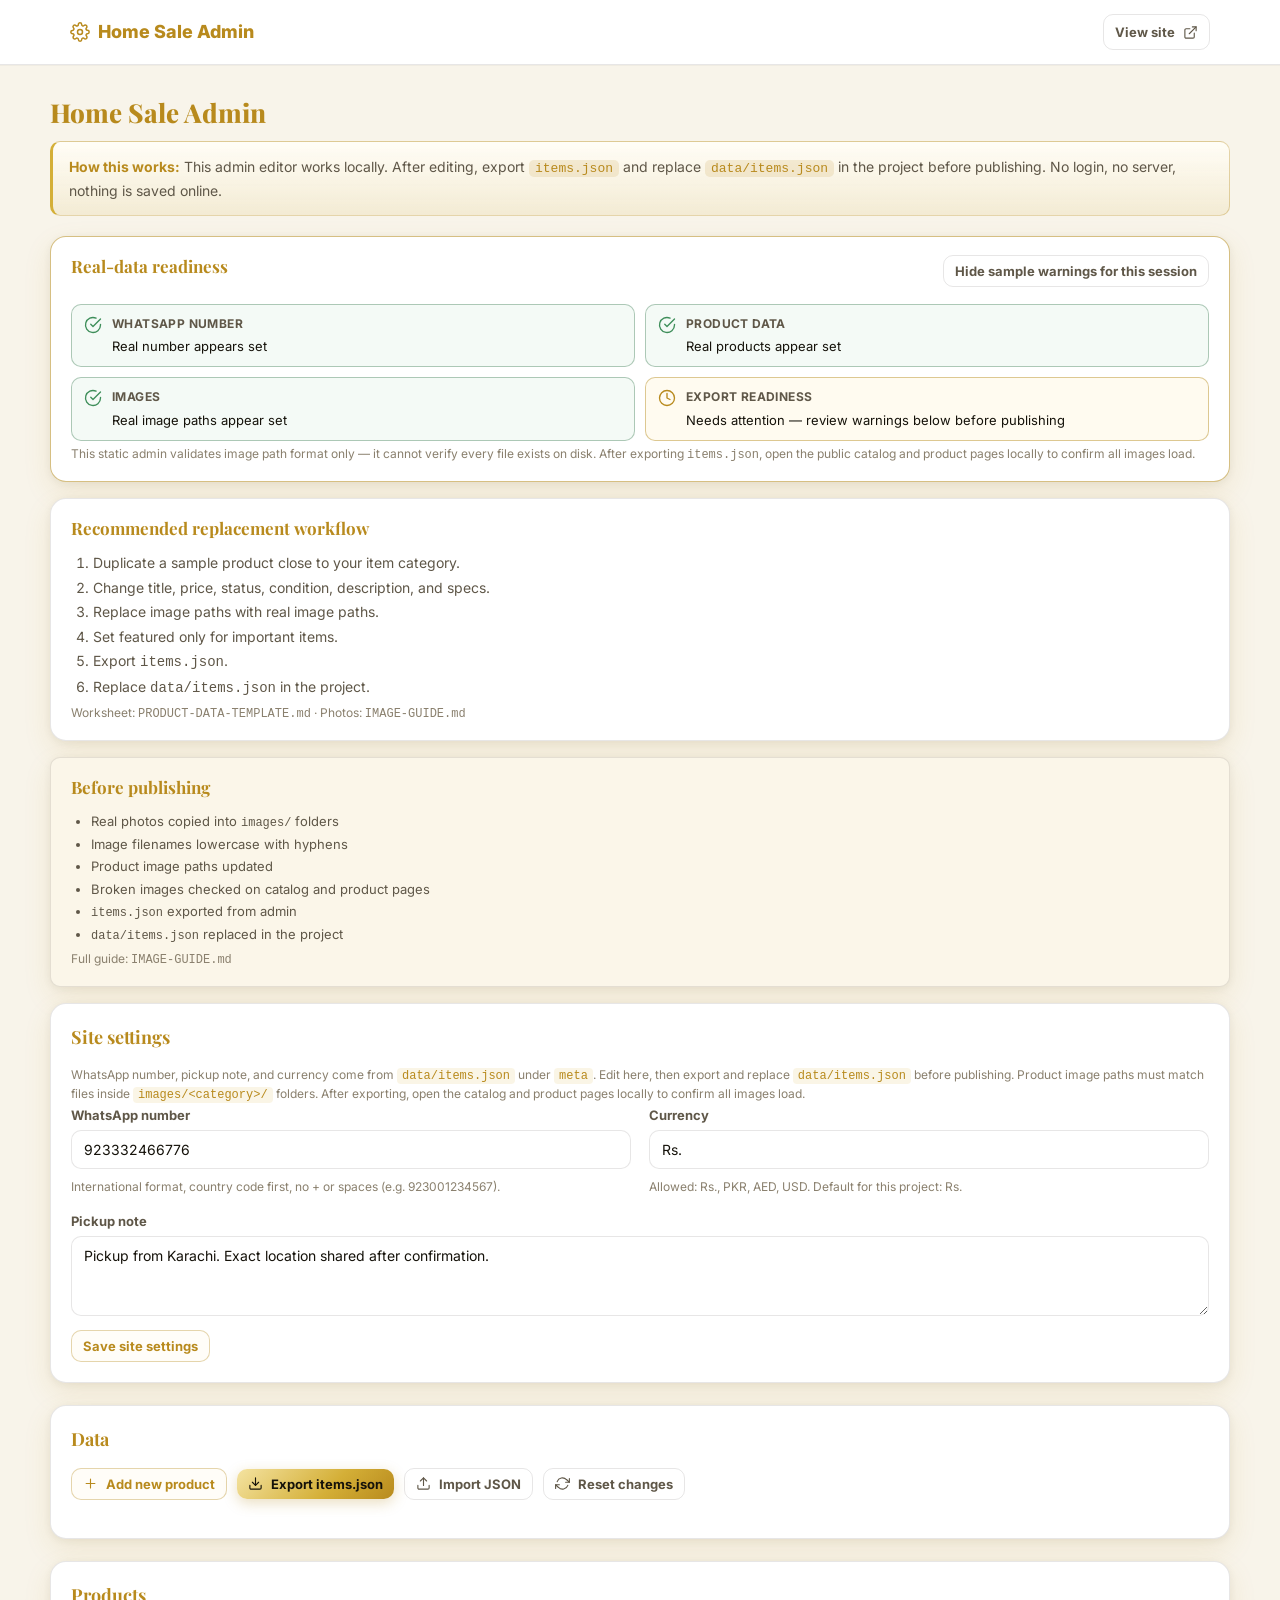
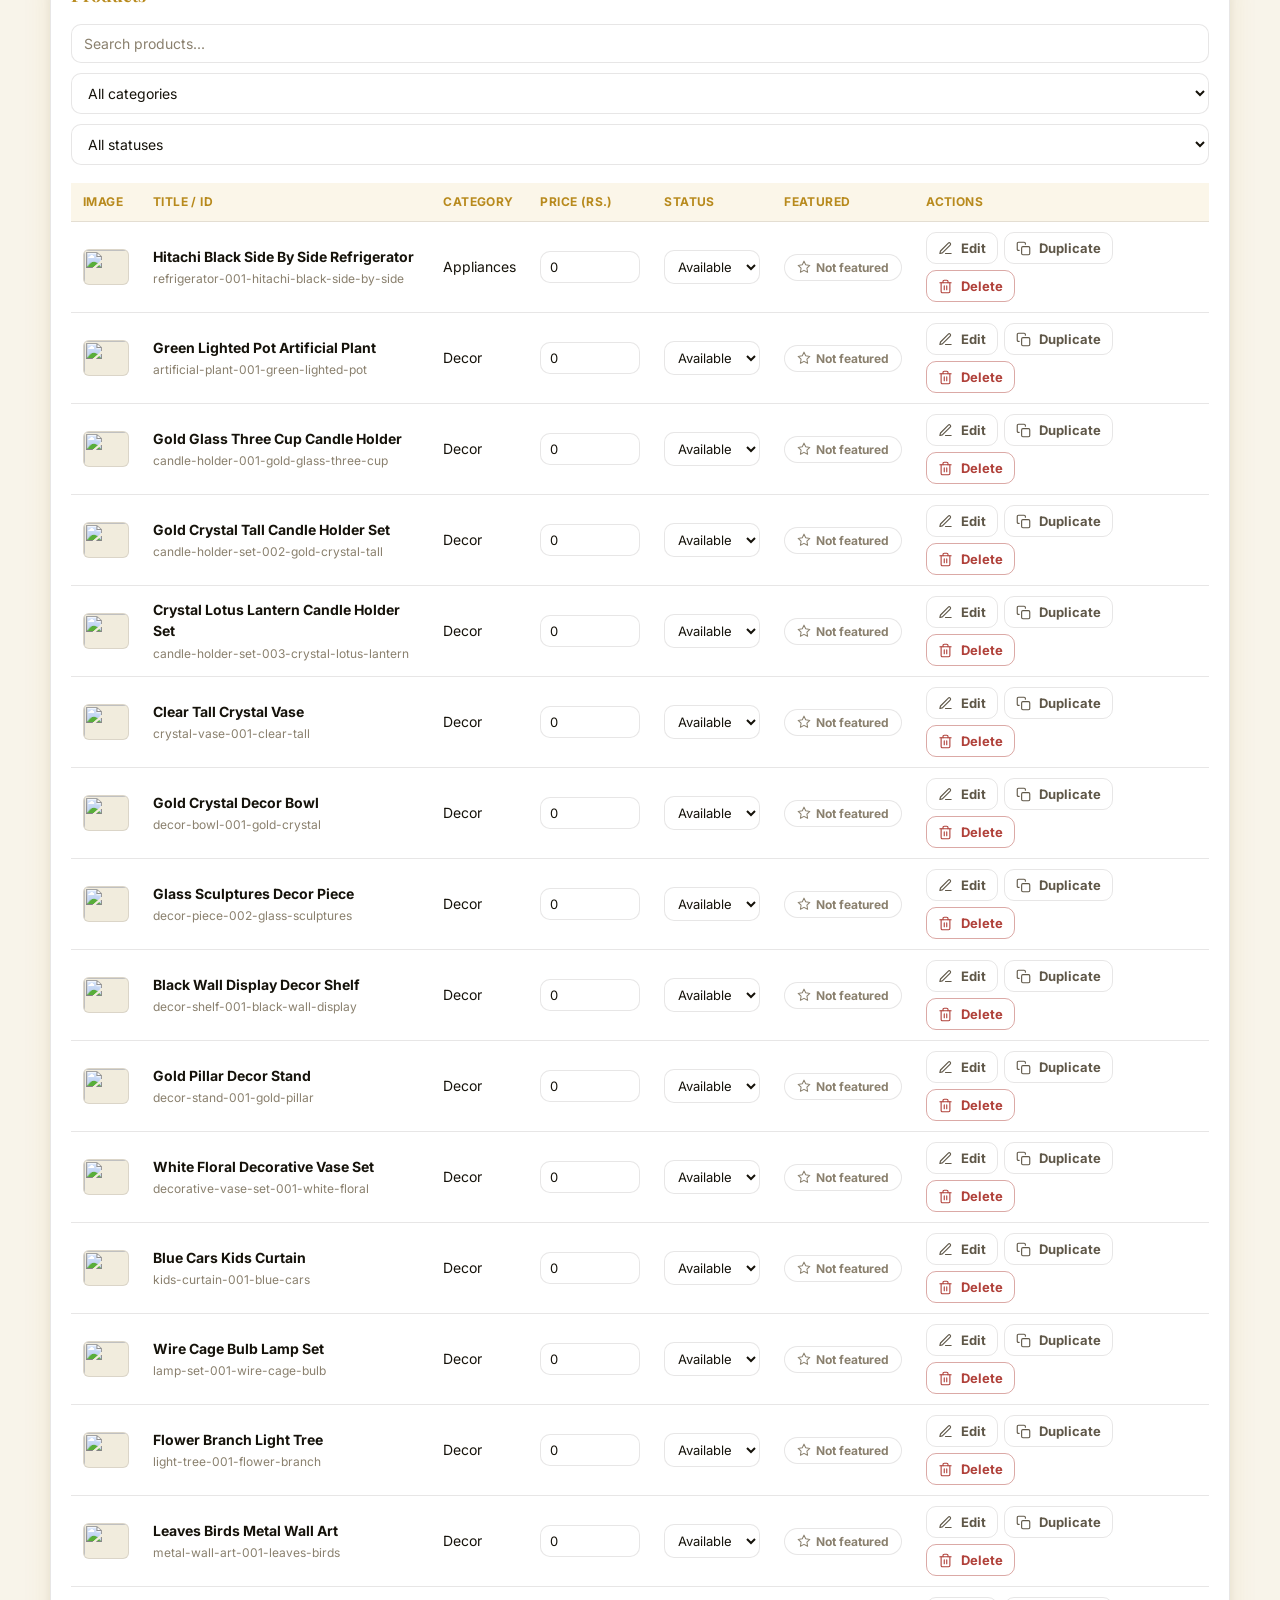
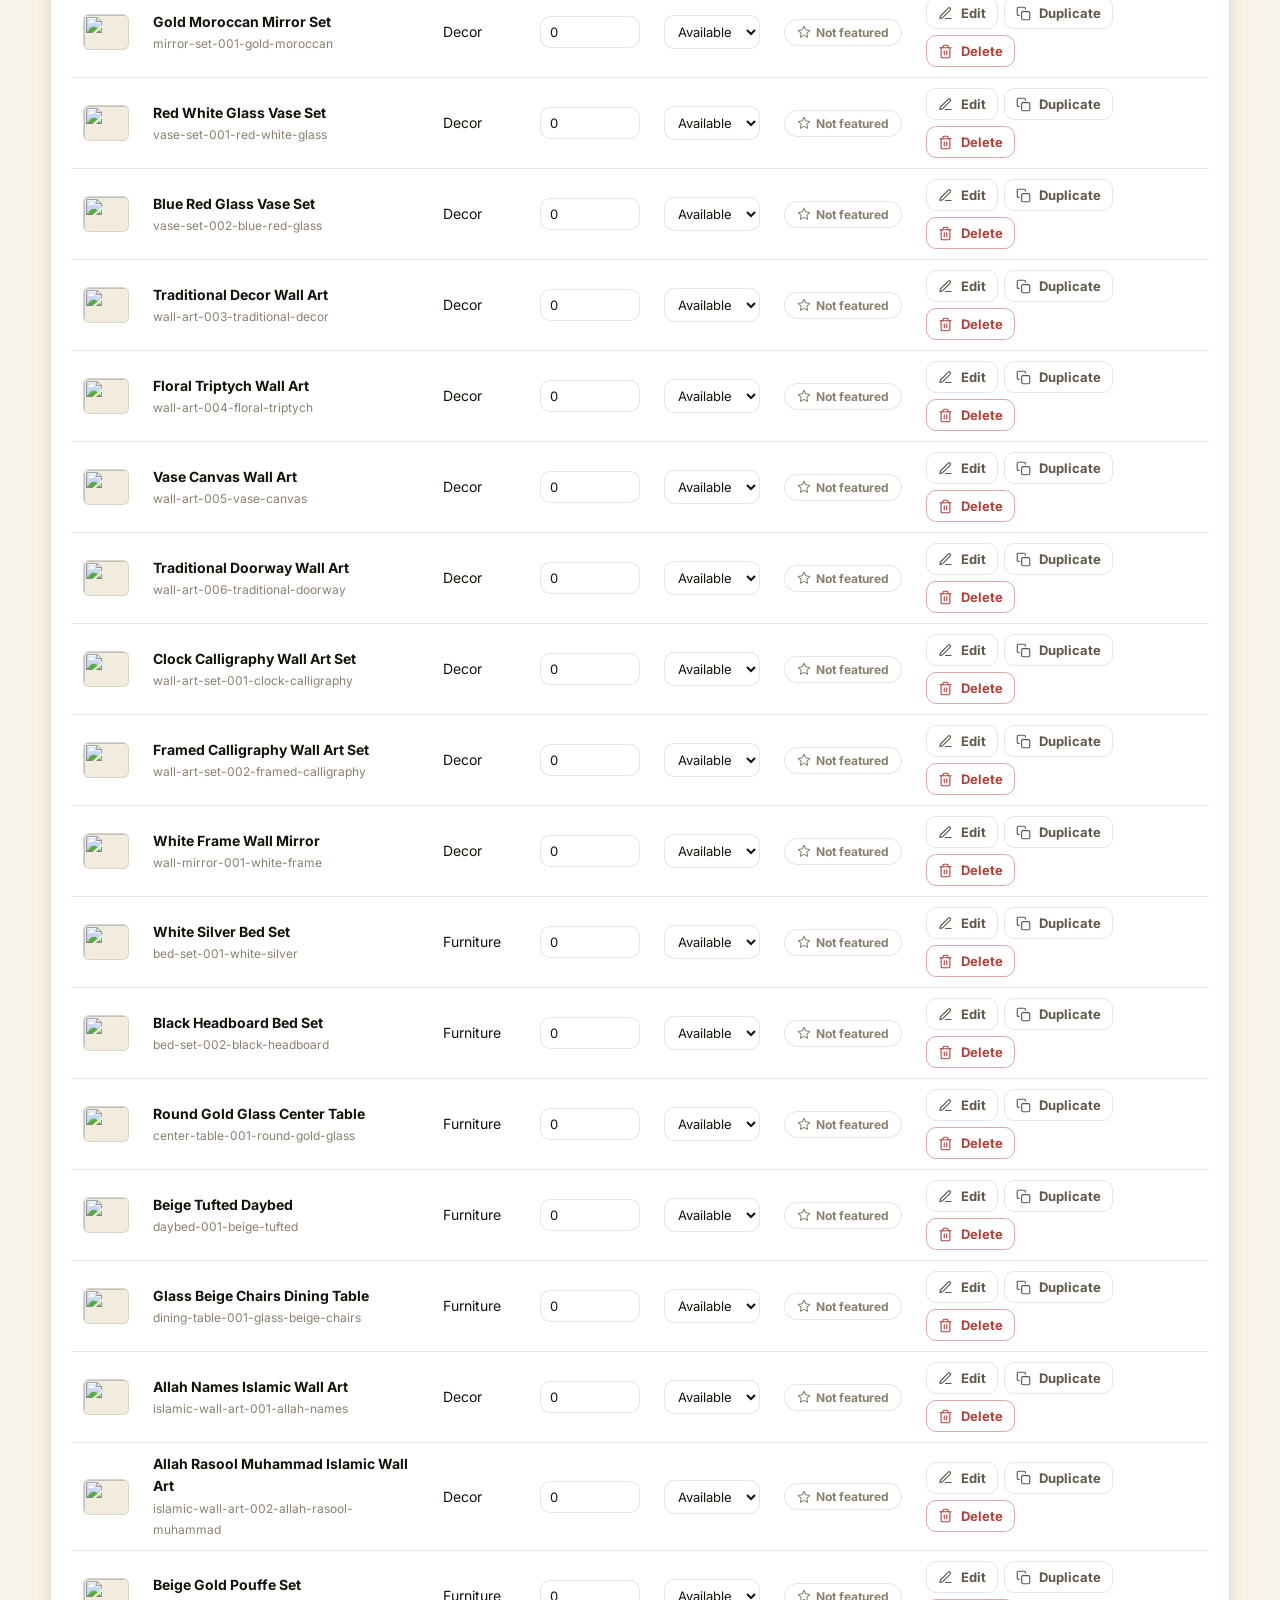
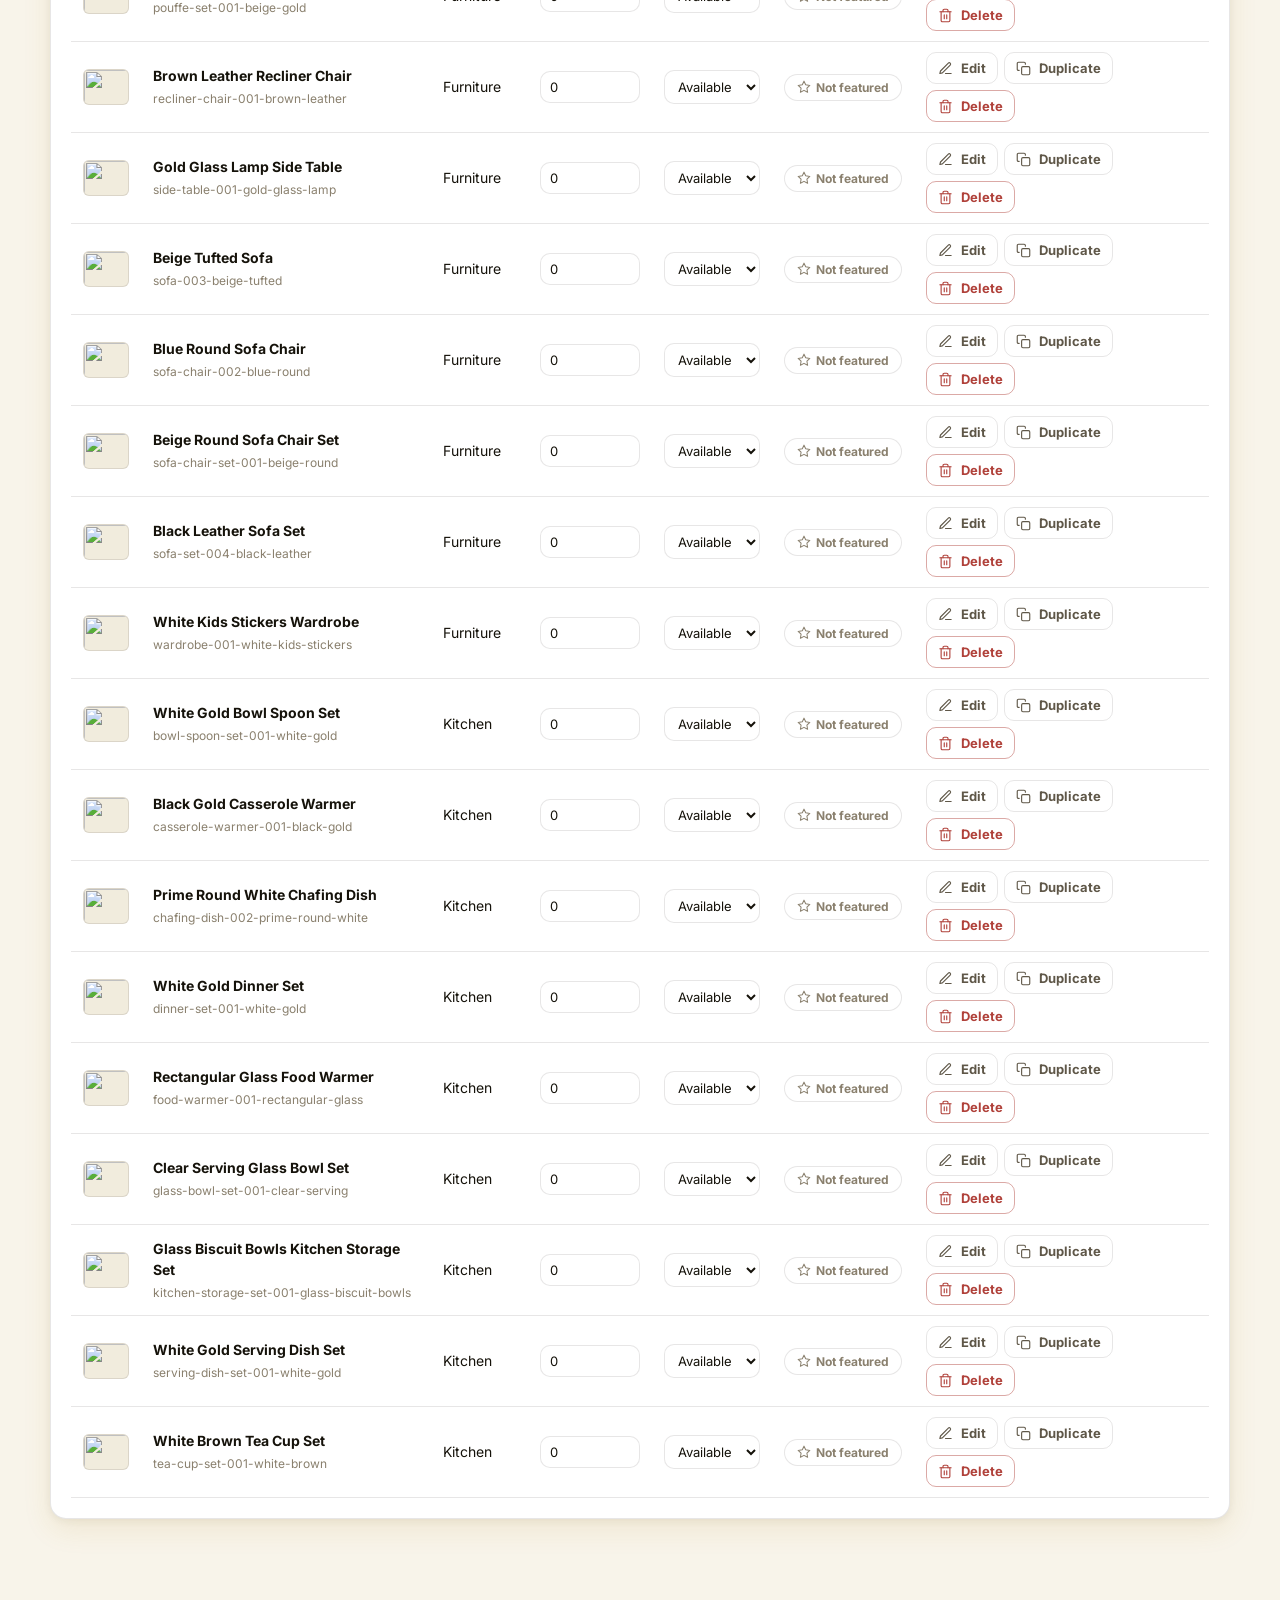
==== admin.html @ 19047a4d "Add files via upload" ====
<!DOCTYPE html>
<html lang="en">
<head>
  <meta charset="UTF-8" />
  <meta name="viewport" content="width=device-width, initial-scale=1.0" />
  <title>Home Sale Admin</title>
  <link rel="preconnect" href="https://fonts.googleapis.com" />
  <link rel="preconnect" href="https://fonts.gstatic.com" crossorigin />
  <link href="https://fonts.googleapis.com/css2?family=Inter:wght@400;500;600;700&family=Playfair+Display:wght@600;700;800&display=swap" rel="stylesheet" />
  <link rel="stylesheet" href="styles.css" />
</head>
<body>
  <div class="topbar">
    <div class="container topbar-inner">
      <span class="brand-mini"><svg class="icon" width="20" height="20" viewBox="0 0 24 24" fill="none" stroke="currentColor" stroke-width="1.8" stroke-linecap="round" stroke-linejoin="round" aria-hidden="true" focusable="false"><circle cx="12" cy="12" r="3"/><path d="M19.4 15a1.65 1.65 0 0 0 .33 1.82l.06.06a2 2 0 1 1-2.83 2.83l-.06-.06a1.65 1.65 0 0 0-1.82-.33 1.65 1.65 0 0 0-1 1.51V21a2 2 0 0 1-4 0v-.09A1.65 1.65 0 0 0 9 19.4a1.65 1.65 0 0 0-1.82.33l-.06.06a2 2 0 1 1-2.83-2.83l.06-.06a1.65 1.65 0 0 0 .33-1.82 1.65 1.65 0 0 0-1.51-1H3a2 2 0 0 1 0-4h.09A1.65 1.65 0 0 0 4.6 9a1.65 1.65 0 0 0-.33-1.82l-.06-.06a2 2 0 1 1 2.83-2.83l.06.06a1.65 1.65 0 0 0 1.82.33H9a1.65 1.65 0 0 0 1-1.51V3a2 2 0 0 1 4 0v.09a1.65 1.65 0 0 0 1 1.51 1.65 1.65 0 0 0 1.82-.33l.06-.06a2 2 0 1 1 2.83 2.83l-.06.06a1.65 1.65 0 0 0-.33 1.82V9a1.65 1.65 0 0 0 1.51 1H21a2 2 0 0 1 0 4h-.09a1.65 1.65 0 0 0-1.51 1z"/></svg> Home Sale Admin</span>
      <a class="btn btn-outline btn-sm" href="index.html" target="_blank" rel="noopener">View site <svg class="icon" width="15" height="15" viewBox="0 0 24 24" fill="none" stroke="currentColor" stroke-width="1.8" stroke-linecap="round" stroke-linejoin="round" aria-hidden="true" focusable="false"><path d="M18 13v6a2 2 0 0 1-2 2H5a2 2 0 0 1-2-2V8a2 2 0 0 1 2-2h6"/><path d="M15 3h6v6"/><path d="M10 14L21 3"/></svg></a>
    </div>
  </div>

  <main class="container admin-wrap">
    <div class="admin-header">
      <h1>Home Sale Admin</h1>
    </div>
    <div class="instruction-box">
      <strong>How this works:</strong> This admin editor works locally. After editing, export
      <code>items.json</code> and replace <code>data/items.json</code> in the project before publishing.
      No login, no server, nothing is saved online.
    </div>

    <div class="readiness-panel panel panel-compact" id="readinessPanel">
      <div class="readiness-head">
        <h2>Real-data readiness</h2>
        <button type="button" class="btn btn-outline btn-sm" id="btnHideWarnings">Hide sample warnings for this session</button>
      </div>
      <div class="readiness-grid" id="readinessGrid"></div>
      <p class="hint readiness-note">This static admin validates image path format only — it cannot verify every file exists on disk. After exporting <code>items.json</code>, open the public catalog and product pages locally to confirm all images load.</p>
    </div>

    <div class="panel panel-compact replacement-workflow">
      <h2>Recommended replacement workflow</h2>
      <ol class="workflow-steps">
        <li>Duplicate a sample product close to your item category.</li>
        <li>Change title, price, status, condition, description, and specs.</li>
        <li>Replace image paths with real image paths.</li>
        <li>Set featured only for important items.</li>
        <li>Export <code>items.json</code>.</li>
        <li>Replace <code>data/items.json</code> in the project.</li>
      </ol>
      <p class="hint">Worksheet: <code>PRODUCT-DATA-TEMPLATE.md</code> · Photos: <code>IMAGE-GUIDE.md</code></p>
    </div>

    <div class="publish-checklist panel panel-compact">
      <h2>Before publishing</h2>
      <ul class="checklist">
        <li>Real photos copied into <code>images/</code> folders</li>
        <li>Image filenames lowercase with hyphens</li>
        <li>Product image paths updated</li>
        <li>Broken images checked on catalog and product pages</li>
        <li><code>items.json</code> exported from admin</li>
        <li><code>data/items.json</code> replaced in the project</li>
      </ul>
      <p class="hint">Full guide: <code>IMAGE-GUIDE.md</code></p>
    </div>

    <div class="admin-warnings hidden" id="adminWarnings" role="status"></div>

    <div class="status-message" id="statusMsg"></div>

    <!-- Site meta settings -->
    <div class="panel">
      <h2>Site settings</h2>
      <p class="hint meta-hint">
        WhatsApp number, pickup note, and currency come from <code>data/items.json</code> under
        <code>meta</code>. Edit here, then export and replace <code>data/items.json</code> before publishing.
        Product image paths must match files inside <code>images/&lt;category&gt;/</code> folders.
        After exporting, open the catalog and product pages locally to confirm all images load.
      </p>
      <div class="form-grid">
        <div class="field">
          <label for="meta_whatsapp">WhatsApp number</label>
          <input type="text" id="meta_whatsapp" placeholder="971500000000" autocomplete="off" />
          <p class="hint">International format, country code first, no + or spaces (e.g. 923001234567).</p>
          <p class="hint admin-inline-warn hidden" id="whatsappWarning">WhatsApp number is still placeholder. Replace it with your Pakistan WhatsApp number before publishing (e.g. 923001234567).</p>
        </div>
        <div class="field">
          <label for="meta_currency">Currency</label>
          <input type="text" id="meta_currency" placeholder="Rs." maxlength="8" autocomplete="off" />
          <p class="hint">Allowed: Rs., PKR, AED, USD. Default for this project: Rs.</p>
        </div>
        <div class="field full">
          <label for="meta_pickupNote">Pickup note</label>
          <textarea id="meta_pickupNote" rows="2" placeholder="Pickup from Karachi. Exact location shared after confirmation."></textarea>
        </div>
      </div>
      <button type="button" class="btn btn-primary btn-sm" id="btnSaveMeta">Save site settings</button>
    </div>

    <!-- Data actions -->
    <div class="panel">
      <h2>Data</h2>
      <div class="toolbar">
        <button class="btn btn-primary btn-sm" id="btnAdd"><svg class="icon" width="15" height="15" viewBox="0 0 24 24" fill="none" stroke="currentColor" stroke-width="1.8" stroke-linecap="round" stroke-linejoin="round" aria-hidden="true" focusable="false"><path d="M12 5v14M5 12h14"/></svg> Add new product</button>
        <button class="btn btn-accent btn-sm" id="btnExport"><svg class="icon" width="15" height="15" viewBox="0 0 24 24" fill="none" stroke="currentColor" stroke-width="1.8" stroke-linecap="round" stroke-linejoin="round" aria-hidden="true" focusable="false"><path d="M21 15v4a2 2 0 0 1-2 2H5a2 2 0 0 1-2-2v-4"/><path d="M7 10l5 5 5-5"/><path d="M12 15V3"/></svg> Export items.json</button>
        <button class="btn btn-outline btn-sm" id="btnImport"><svg class="icon" width="15" height="15" viewBox="0 0 24 24" fill="none" stroke="currentColor" stroke-width="1.8" stroke-linecap="round" stroke-linejoin="round" aria-hidden="true" focusable="false"><path d="M21 15v4a2 2 0 0 1-2 2H5a2 2 0 0 1-2-2v-4"/><path d="M17 8l-5-5-5 5"/><path d="M12 3v12"/></svg> Import JSON</button>
        <button class="btn btn-outline btn-sm" id="btnReset"><svg class="icon" width="15" height="15" viewBox="0 0 24 24" fill="none" stroke="currentColor" stroke-width="1.8" stroke-linecap="round" stroke-linejoin="round" aria-hidden="true" focusable="false"><path d="M23 4v6h-6"/><path d="M1 20v-6h6"/><path d="M3.51 9a9 9 0 0 1 14.85-3.36L23 10"/><path d="M1 14l4.64 4.36A9 9 0 0 0 20.49 15"/></svg> Reset changes</button>
        <input type="file" id="fileInput" accept="application/json,.json" hidden />
      </div>
      <p class="hint" id="draftHint"></p>
    </div>

    <!-- Filters -->
    <div class="panel">
      <h2>Products</h2>
      <div class="toolbar">
        <input type="search" class="grow" id="adminSearch" placeholder="Search products..." autocomplete="off" />
        <select id="adminCategory"><option value="All">All categories</option></select>
        <select id="adminStatus">
          <option value="All">All statuses</option>
          <option value="Available">Available</option>
          <option value="Reserved">Reserved</option>
          <option value="Sold">Sold</option>
        </select>
      </div>
      <div class="table-scroll">
        <table class="admin-table">
          <thead>
            <tr>
              <th>Image</th>
              <th>Title / ID</th>
              <th>Category</th>
              <th>Price (Rs.)</th>
              <th>Status</th>
              <th>Featured</th>
              <th>Actions</th>
            </tr>
          </thead>
          <tbody id="adminTableBody">
            <tr><td colspan="7">Loading...</td></tr>
          </tbody>
        </table>
      </div>
    </div>
  </main>

  <!-- Edit / Add modal -->
  <div class="modal-backdrop" id="modalBackdrop">
    <div class="modal">
      <div class="modal-head">
        <h2 id="modalTitle">Edit product</h2>
        <button class="link-btn" id="modalClose">Close <svg class="icon" width="16" height="16" viewBox="0 0 24 24" fill="none" stroke="currentColor" stroke-width="1.8" stroke-linecap="round" stroke-linejoin="round" aria-hidden="true" focusable="false"><path d="M18 6 6 18M6 6l12 12"/></svg></button>
      </div>
      <form id="productForm">
        <div class="form-grid">
          <div class="field">
            <label>ID <span class="req">*</span></label>
            <input type="text" id="f_id" placeholder="e.g. sofa-set" />
            <p class="hint">Lowercase, no spaces. Used in the product URL.</p>
          </div>
          <div class="field">
            <label>Title <span class="req">*</span></label>
            <input type="text" id="f_title" placeholder="e.g. 3-Seater Sofa" />
          </div>
          <div class="field">
            <label>Category <span class="req">*</span></label>
            <select id="f_category">
              <option>Furniture</option>
              <option>Electronics</option>
              <option>Appliances</option>
              <option>Kitchen</option>
              <option>Kids</option>
              <option>Decor</option>
              <option>Other</option>
            </select>
            <p class="hint">Choose the folder category for images and similar-item grouping.</p>
          </div>
          <div class="field">
            <label>Price (Rs.) <span class="req">*</span></label>
            <input type="number" id="f_price" min="0" step="1" placeholder="45000" />
            <p class="hint">Enter number only. The site will display Rs. automatically.</p>
          </div>
          <div class="field">
            <label>Status <span class="req">*</span></label>
            <select id="f_status">
              <option>Available</option>
              <option>Reserved</option>
              <option>Sold</option>
            </select>
            <p class="hint">Available items can receive WhatsApp inquiries. Sold closes inquiries.</p>
          </div>
          <div class="field">
            <label>Condition</label>
            <input type="text" id="f_condition" placeholder="e.g. Very good - light use" />
          </div>
          <div class="field">
            <label>Featured</label>
            <label class="checkbox-line">
              <input type="checkbox" id="f_featured" />
              <span>Show this product first on the homepage</span>
            </label>
          </div>
          <div class="field full">
            <label>Description</label>
            <textarea id="f_description" placeholder="Describe the item..."></textarea>
          </div>

          <div class="field full">
            <label>Images (paths)</label>
            <p class="hint img-helper-top">After copying real photos into the images folder, add the matching path here.</p>
            <div class="images-editor" id="imagesEditor"></div>
            <button type="button" class="link-btn" id="addImageBtn"><svg class="icon" width="16" height="16" viewBox="0 0 24 24" fill="none" stroke="currentColor" stroke-width="1.8" stroke-linecap="round" stroke-linejoin="round" aria-hidden="true" focusable="false"><path d="M12 5v14M5 12h14"/></svg> Add image path</button>
            <div class="helper-note">
              <p><strong>Image path format</strong></p>
              <p class="mono">images/furniture/sofa-003-beige-tufted-01.webp<br>images/furniture/sofa-003-beige-tufted-02.webp</p>
              <ul>
                <li>Use lowercase file names.</li>
                <li>Use hyphens instead of spaces.</li>
                <li>Place images inside the correct category folder.</li>
                <li>Add one image path per row — preview updates as you type.</li>
                <li>See <code>IMAGE-GUIDE.md</code> for full workflow.</li>
              </ul>
            </div>
          </div>

          <div class="field full">
            <label>Specifications</label>
            <p class="hint">Add at least one spec buyers care about. See <code>PRODUCT-DATA-TEMPLATE.md</code> for category examples.</p>
            <div class="specs-editor" id="specsEditor"></div>
            <button type="button" class="link-btn" id="addSpecBtn"><svg class="icon" width="16" height="16" viewBox="0 0 24 24" fill="none" stroke="currentColor" stroke-width="1.8" stroke-linecap="round" stroke-linejoin="round" aria-hidden="true" focusable="false"><path d="M12 5v14M5 12h14"/></svg> Add spec</button>
          </div>
        </div>

        <div class="product-cta">
          <button type="submit" class="btn btn-primary btn-lg">Save product</button>
          <button type="button" class="btn btn-outline btn-lg" id="modalCancel">Cancel</button>
        </div>
      </form>
    </div>
  </div>

  <script src="icons.js"></script>
  <script src="admin.js"></script>
</body>
</html>
---- styles.css ----
:root {
  /* Light luxury base */
  --bg: #F8F4EA;
  --surface: #FFFFFF;
  --surface-2: #FFFDF8;
  --elev: #FBF6E9;

  /* Gold system */
  --gold: #D4AF37;
  --gold-deep: #B88A1D;
  --gold-soft: #F4E3A1;
  --champagne: #EAD28A;
  --gold-tint: rgba(212, 175, 55, 0.12);
  --gold-tint-2: rgba(212, 175, 55, 0.20);

  /* Ink / text */
  --ink: #15120A;
  --muted: #5F5748;
  --muted-2: #8A806E;

  /* Borders + shadows */
  --line: rgba(21, 18, 10, 0.10);
  --line-soft: rgba(21, 18, 10, 0.08);
  --line-gold: rgba(180, 138, 29, 0.35);
  --gold-shadow: rgba(180, 138, 29, 0.18);

  /* Status */
  --available: #3E8E5A;
  --reserved: #C99A2E;
  --sold: #B0413A;

  --whatsapp: linear-gradient(135deg, #F4E3A1 0%, #D4AF37 60%, #B88A1D 100%);

  --shadow: 0 10px 28px rgba(180, 138, 29, 0.12), 0 2px 8px rgba(21, 18, 10, 0.06);
  --shadow-lg: 0 20px 50px rgba(180, 138, 29, 0.22), 0 6px 16px rgba(21, 18, 10, 0.08);
  --radius: 16px;
  --radius-sm: 10px;
  --maxw: 1180px;
  --font-heading: "Playfair Display", Georgia, "Times New Roman", serif;
  --font-body: "Inter", Arial, sans-serif;
}

* { box-sizing: border-box; }

html { scroll-behavior: smooth; }

body {
  margin: 0;
  font-family: var(--font-body);
  color: var(--ink);
  background: var(--bg);
  line-height: 1.55;
  -webkit-font-smoothing: antialiased;
  overflow-x: clip;
}

img { display: block; max-width: 100%; }
a { color: inherit; text-decoration: none; }
button { font-family: var(--font-body); cursor: pointer; }

h1, h2, h3 {
  font-family: var(--font-heading);
  font-weight: 700;
}

.container {
  width: 100%;
  max-width: var(--maxw);
  margin: 0 auto;
  padding: 0 20px;
}

/* ---------- Icons ---------- */
.icon {
  display: inline-block;
  vertical-align: middle;
  flex: 0 0 auto;
}

/* ---------- Header / hero ---------- */
.site-header {
  position: relative;
  background:
    radial-gradient(120% 140% at 85% -20%, rgba(255, 255, 255, 0.55), transparent 55%),
    linear-gradient(135deg, #F4E3A1 0%, #D4AF37 55%, #B88A1D 100%);
  color: var(--ink);
  padding: 44px 0 38px;
  overflow: hidden;
  border-bottom: 1px solid var(--line-gold);
}
.site-header::after {
  content: "";
  position: absolute;
  left: 0;
  bottom: 0;
  width: 100%;
  height: 3px;
  background: linear-gradient(90deg, transparent, #15120A, transparent);
  opacity: 0.35;
}
.brand-row {
  display: flex;
  align-items: center;
  gap: 14px;
  margin-bottom: 10px;
}
.brand-badge {
  display: inline-flex;
  align-items: center;
  justify-content: center;
  width: 48px;
  height: 48px;
  border-radius: 12px;
  background: rgba(255, 255, 255, 0.65);
  border: 1px solid rgba(21, 18, 10, 0.18);
  color: #15120A;
  box-shadow: 0 4px 12px rgba(180, 138, 29, 0.25);
}
.site-title {
  margin: 0;
  font-family: var(--font-heading);
  font-size: clamp(30px, 5vw, 46px);
  font-weight: 800;
  letter-spacing: 0.3px;
  color: #15120A;
}
.site-subtitle {
  margin: 4px 0 16px;
  font-size: clamp(15px, 2.6vw, 19px);
  color: rgba(21, 18, 10, 0.78);
  max-width: 640px;
}
.pickup-note {
  display: inline-flex;
  align-items: center;
  gap: 8px;
  background: rgba(255, 255, 255, 0.72);
  border: 1px solid rgba(21, 18, 10, 0.16);
  color: #15120A;
  padding: 9px 16px;
  border-radius: 999px;
  font-size: 14px;
  font-weight: 500;
}

/* ---------- Controls ---------- */
.controls {
  position: sticky;
  top: 0;
  z-index: 20;
  background: rgba(248, 244, 234, 0.92);
  backdrop-filter: blur(10px);
  border-bottom: 1px solid var(--line);
  padding: 16px 0;
  margin-bottom: 26px;
}
.search-wrap { position: relative; margin-bottom: 14px; }
.search-wrap .search-icon {
  position: absolute;
  left: 16px;
  top: 50%;
  transform: translateY(-50%);
  color: var(--gold-deep);
  display: inline-flex;
  pointer-events: none;
}
#searchInput {
  width: 100%;
  padding: 14px 16px 14px 48px;
  font-size: 16px;
  color: var(--ink);
  border: 1px solid var(--line);
  border-radius: 999px;
  background: var(--surface);
  outline: none;
  box-shadow: 0 1px 2px rgba(21, 18, 10, 0.04);
  transition: border-color .2s, box-shadow .2s;
}
#searchInput::placeholder { color: var(--muted-2); }
#searchInput:focus {
  border-color: var(--gold);
  box-shadow: 0 0 0 4px var(--gold-tint);
}
.controls-row {
  display: flex;
  flex-wrap: wrap;
  gap: 12px;
  align-items: center;
  justify-content: space-between;
}
.category-filters {
  display: flex;
  flex-wrap: wrap;
  gap: 9px;
  flex: 1;
}
.chip {
  border: 1px solid var(--line);
  background: var(--surface);
  color: var(--muted);
  padding: 8px 16px;
  border-radius: 999px;
  font-size: 14px;
  font-weight: 600;
  transition: all .18s ease;
  white-space: nowrap;
}
.chip:hover { border-color: var(--gold); color: var(--gold-deep); }
.chip.active {
  background: linear-gradient(135deg, var(--gold-soft), var(--gold));
  border-color: var(--gold-deep);
  color: #15120A;
}
.sort-wrap {
  display: flex;
  align-items: center;
  gap: 8px;
  white-space: nowrap;
}
.sort-wrap label {
  display: inline-flex;
  align-items: center;
  gap: 6px;
  font-size: 13px;
  font-weight: 700;
  color: var(--muted);
}
.sort-wrap select {
  width: auto;
  padding: 8px 12px;
  border-radius: 999px;
  font-weight: 600;
  font-size: 14px;
}

.results-meta {
  color: var(--muted);
  font-size: 14px;
  margin: 0 0 16px;
}

/* ---------- Product grid ---------- */
.product-grid {
  display: grid;
  grid-template-columns: repeat(auto-fill, minmax(260px, 1fr));
  gap: 22px;
  padding-bottom: 60px;
}
.card {
  background: var(--surface);
  border: 1px solid var(--line);
  border-radius: var(--radius);
  overflow: hidden;
  display: flex;
  flex-direction: column;
  box-shadow: var(--shadow);
  transition: transform .22s ease, box-shadow .22s ease, border-color .22s ease;
}
.card:hover {
  transform: translateY(-6px);
  box-shadow: var(--shadow-lg);
  border-color: var(--line-gold);
}
.card-media {
  position: relative;
  aspect-ratio: 4 / 3;
  background: #F1ECDD;
  cursor: pointer;
  overflow: hidden;
}
.card-media img {
  width: 100%;
  height: 100%;
  object-fit: cover;
  object-position: center;
  display: block;
  transition: transform .35s ease;
}
.card-photo-count {
  position: absolute;
  bottom: 12px;
  right: 12px;
  display: inline-flex;
  align-items: center;
  gap: 5px;
  padding: 5px 10px;
  border-radius: 999px;
  font-size: 11px;
  font-weight: 700;
  color: var(--ink);
  background: rgba(255, 255, 255, 0.92);
  border: 1px solid var(--line);
  box-shadow: 0 2px 8px rgba(21, 18, 10, 0.12);
}
.card-photo-count .icon { color: var(--gold-deep); flex-shrink: 0; }
.card:hover .card-media img { transform: scale(1.05); }

.status-badge {
  position: absolute;
  top: 12px;
  left: 12px;
  display: inline-flex;
  align-items: center;
  gap: 5px;
  padding: 5px 11px;
  border-radius: 999px;
  font-size: 11px;
  font-weight: 700;
  color: #fff;
  letter-spacing: .3px;
  text-transform: uppercase;
  box-shadow: 0 4px 12px rgba(21,18,10,.18);
}
.status-available { background: var(--available); }
.status-reserved { background: var(--reserved); }
.status-sold { background: var(--sold); }

.featured-tag {
  position: absolute;
  top: 12px;
  right: 12px;
  display: inline-flex;
  align-items: center;
  gap: 5px;
  padding: 5px 11px;
  border-radius: 999px;
  font-size: 11px;
  font-weight: 800;
  letter-spacing: .3px;
  text-transform: uppercase;
  color: #15120A;
  background: linear-gradient(135deg, var(--gold-soft), var(--gold));
  border: 1px solid var(--gold-deep);
  box-shadow: 0 4px 12px rgba(180,138,29,.28);
}

.card-body {
  padding: 16px 16px 18px;
  display: flex;
  flex-direction: column;
  gap: 8px;
  flex: 1;
}
.card-category {
  font-size: 12px;
  font-weight: 700;
  color: var(--gold-deep);
  text-transform: uppercase;
  letter-spacing: .6px;
}
.card-title {
  margin: 0;
  font-family: var(--font-heading);
  font-size: 18px;
  font-weight: 700;
  line-height: 1.35;
  cursor: pointer;
  color: var(--ink);
  overflow-wrap: anywhere;
  display: -webkit-box;
  -webkit-line-clamp: 2;
  -webkit-box-orient: vertical;
  overflow: hidden;
}
.card-title:hover { color: var(--gold-deep); }
.card-condition {
  font-size: 13px;
  color: var(--muted);
  margin: 0;
}
.card-price {
  font-size: 22px;
  font-weight: 800;
  margin-top: 2px;
  color: var(--gold-deep);
  font-family: var(--font-body);
}
.card-price .cur { font-size: 14px; color: var(--muted); font-weight: 700; }
.card-specs {
  list-style: none;
  margin: 4px 0 2px;
  padding: 10px 12px;
  display: grid;
  gap: 5px;
  background: var(--elev);
  border: 1px solid var(--line);
  border-radius: 10px;
  font-size: 12.5px;
}
.card-specs li {
  display: flex;
  justify-content: space-between;
  gap: 10px;
}
.card-specs li span { color: var(--muted-2); }
.card-specs li strong {
  color: var(--ink);
  font-weight: 600;
  text-align: right;
  overflow: hidden;
  text-overflow: ellipsis;
  white-space: nowrap;
  max-width: 60%;
}
.card-actions {
  display: flex;
  gap: 10px;
  margin-top: auto;
  padding-top: 10px;
}

/* ---------- Buttons ---------- */
.btn {
  border: none;
  border-radius: var(--radius-sm);
  padding: 11px 14px;
  font-size: 14px;
  font-weight: 700;
  display: inline-flex;
  align-items: center;
  justify-content: center;
  gap: 8px;
  transition: transform .12s ease, background .2s ease, border-color .2s, color .2s, box-shadow .2s;
  flex: 1;
  text-align: center;
}
.btn:active { transform: scale(.97); }
.btn svg { width: 18px; height: 18px; }

.btn-primary {
  background: var(--surface-2);
  color: var(--gold-deep);
  border: 1px solid var(--line-gold);
}
.btn-primary:hover {
  background: var(--gold-tint);
  border-color: var(--gold);
  color: var(--gold-deep);
}
.btn-outline {
  background: transparent;
  color: var(--muted);
  border: 1px solid var(--line);
}
.btn-outline:hover { border-color: var(--gold); color: var(--gold-deep); }
.btn-whatsapp {
  background: var(--whatsapp);
  color: #15120A;
  box-shadow: 0 4px 14px rgba(180, 138, 29, 0.28);
}
.btn-whatsapp:hover { filter: brightness(1.05); }
.btn-disabled,
.btn:disabled {
  background: #EDE7D8 !important;
  color: var(--muted-2) !important;
  border: 1px solid var(--line) !important;
  cursor: not-allowed;
  pointer-events: none;
  box-shadow: none !important;
}
.btn-lg { padding: 14px 22px; font-size: 16px; }
.btn-lg svg { width: 20px; height: 20px; }

/* ---------- Empty / error states ---------- */
.state-msg {
  grid-column: 1 / -1;
  text-align: center;
  padding: 60px 20px;
  color: var(--muted);
}
.state-msg h3 { color: var(--ink); margin: 0 0 8px; }

/* ---------- Footer (premium dark contrast strip) ---------- */
.site-footer {
  background: #15120A;
  color: #D8CFB8;
  padding: 34px 0;
  font-size: 14px;
  border-top: 3px solid var(--gold);
}
.site-footer strong { color: var(--gold-soft); }
.footer-inner {
  display: flex;
  flex-wrap: wrap;
  gap: 10px 26px;
  justify-content: space-between;
  align-items: center;
}

/* ---------- Topbar (product/admin) ---------- */
.topbar {
  background: var(--surface);
  border-bottom: 1px solid var(--line);
  padding: 14px 0;
  position: sticky;
  top: 0;
  z-index: 20;
  box-shadow: 0 1px 0 rgba(21,18,10,0.03);
}
.topbar-inner {
  display: flex;
  align-items: center;
  justify-content: space-between;
  gap: 12px;
}
.brand-mini {
  font-weight: 800;
  font-size: 18px;
  color: var(--gold-deep);
  display: inline-flex;
  align-items: center;
  gap: 8px;
}

/* ---------- Product page ---------- */
.product-layout {
  display: grid;
  grid-template-columns: 1fr;
  gap: 36px;
  padding: 32px 0 24px;
}
@media (min-width: 880px) {
  .product-layout { grid-template-columns: 1.05fr 1fr; align-items: start; }
}

.gallery-main {
  position: relative;
  aspect-ratio: 4 / 3;
  background: var(--surface-2);
  border: 1px solid var(--line);
  border-radius: var(--radius);
  overflow: hidden;
  box-shadow: var(--shadow);
  cursor: zoom-in;
}
.gallery-main img {
  width: 100%;
  height: 100%;
  object-fit: contain;
  object-position: center;
  display: block;
}
.gallery-count {
  display: inline-flex;
  align-items: center;
  gap: 7px;
  margin: 10px 0 0;
  font-size: 13px;
  font-weight: 600;
  color: var(--muted);
}
.gallery-count .icon { color: var(--gold-deep); flex-shrink: 0; }
.zoom-hint {
  position: absolute;
  bottom: 12px;
  right: 12px;
  display: inline-flex;
  align-items: center;
  gap: 6px;
  background: rgba(255,255,255,0.85);
  border: 1px solid var(--line);
  color: var(--gold-deep);
  font-size: 12px;
  font-weight: 600;
  padding: 6px 12px;
  border-radius: 999px;
}
.thumbs {
  display: flex;
  gap: 10px;
  margin-top: 12px;
  flex-wrap: wrap;
}
.thumb {
  width: 72px;
  height: 72px;
  flex: 0 0 72px;
  border-radius: 10px;
  overflow: hidden;
  border: 2px solid var(--line);
  cursor: pointer;
  background: #F1ECDD;
  transition: border-color .18s;
}
.thumb img {
  width: 100%;
  height: 100%;
  object-fit: cover;
  object-position: center;
  display: block;
}
.thumb.active { border-color: var(--gold); }

.product-info h1 {
  margin: 0 0 6px;
  font-family: var(--font-heading);
  font-size: clamp(24px, 4vw, 34px);
  font-weight: 800;
  letter-spacing: -0.3px;
  color: var(--ink);
  overflow-wrap: anywhere;
}
.product-meta-row {
  display: flex;
  align-items: center;
  flex-wrap: wrap;
  gap: 12px;
  margin-bottom: 16px;
}
.pill-category {
  font-size: 12px;
  font-weight: 700;
  color: var(--gold-deep);
  background: var(--gold-tint);
  border: 1px solid var(--line-gold);
  padding: 5px 12px;
  border-radius: 999px;
  text-transform: uppercase;
  letter-spacing: .5px;
}
.status-inline {
  display: inline-flex;
  align-items: center;
  gap: 6px;
  padding: 5px 12px;
  border-radius: 999px;
  font-size: 12px;
  font-weight: 700;
  color: #fff;
  text-transform: uppercase;
}

/* Price card */
.price-card {
  background: linear-gradient(180deg, var(--surface) 0%, var(--surface-2) 100%);
  border: 1px solid var(--line-gold);
  border-radius: var(--radius);
  box-shadow: var(--shadow);
  padding: 18px 18px 16px;
  margin: 6px 0 20px;
}
.product-price {
  font-size: 32px;
  font-weight: 800;
  margin: 0 0 12px;
  color: var(--gold-deep);
  font-family: var(--font-body);
}
.product-price .cur { font-size: 18px; color: var(--muted); }
.price-card-cta .btn { width: 100%; }
.price-card-note {
  display: flex;
  align-items: center;
  gap: 8px;
  margin: 12px 0 0;
  font-size: 13px;
  color: var(--gold-deep);
}

.section-block { margin: 22px 0; }
.section-block h2 {
  font-size: 14px;
  font-family: var(--font-heading);
  text-transform: uppercase;
  letter-spacing: .6px;
  color: var(--gold-deep);
  margin: 0 0 8px;
}
.section-block p { margin: 0; color: var(--ink); }

.specs-table {
  width: 100%;
  border-collapse: collapse;
  border: 1px solid var(--line);
  border-radius: var(--radius-sm);
  overflow: hidden;
}
.specs-table td {
  padding: 11px 14px;
  border-bottom: 1px solid var(--line);
  font-size: 14px;
  color: var(--ink);
}
.specs-table tr:last-child td { border-bottom: none; }
.specs-table td:first-child {
  font-weight: 700;
  color: var(--muted);
  width: 42%;
  background: var(--elev);
}

.product-cta {
  display: flex;
  gap: 12px;
  flex-wrap: wrap;
  margin-top: 8px;
}
.product-cta .btn { flex: 1 1 200px; }

/* Similar items */
.similar-section {
  border-top: 1px solid var(--line);
  padding: 32px 0 64px;
}
.similar-heading {
  font-size: 20px;
  font-family: var(--font-heading);
  font-weight: 800;
  margin: 0 0 18px;
  color: var(--ink);
}
.similar-grid {
  display: grid;
  grid-template-columns: repeat(auto-fill, minmax(180px, 1fr));
  gap: 18px;
}
.similar-card {
  background: var(--surface);
  border: 1px solid var(--line);
  border-radius: var(--radius);
  overflow: hidden;
  box-shadow: var(--shadow);
  transition: transform .2s ease, box-shadow .2s ease, border-color .2s;
}
.similar-card:hover {
  transform: translateY(-4px);
  box-shadow: var(--shadow-lg);
  border-color: var(--line-gold);
}
.similar-media {
  position: relative;
  aspect-ratio: 4 / 3;
  background: #F1ECDD;
  overflow: hidden;
}
.similar-media img {
  width: 100%;
  height: 100%;
  object-fit: cover;
  object-position: center;
  display: block;
}
.similar-body { padding: 12px 14px 14px; }
.similar-body h3 {
  margin: 0 0 6px;
  font-family: var(--font-heading);
  font-size: 15px;
  font-weight: 700;
  line-height: 1.3;
  color: var(--ink);
  overflow-wrap: anywhere;
}
.similar-price { font-weight: 800; font-size: 17px; color: var(--gold-deep); font-family: var(--font-body); }
.similar-price .cur { font-size: 12px; color: var(--muted); }

/* ---------- Lightbox (kept dark for photo focus) ---------- */
.lightbox {
  position: fixed;
  inset: 0;
  background: rgba(6, 6, 4, 0.94);
  z-index: 100;
  display: none;
  align-items: center;
  justify-content: center;
  padding: 20px;
}
.lightbox.open { display: flex; }
.lightbox img {
  max-width: 92vw;
  max-height: 82vh;
  object-fit: contain;
  border-radius: 8px;
  user-select: none;
  box-shadow: 0 20px 60px rgba(0,0,0,0.6);
}
.lb-btn {
  position: absolute;
  background: rgba(212, 175, 55, 0.16);
  border: 1px solid var(--gold);
  color: var(--gold-soft);
  width: 52px;
  height: 52px;
  border-radius: 50%;
  display: flex;
  align-items: center;
  justify-content: center;
  transition: background .2s, color .2s;
}
.lb-btn:hover { background: var(--gold); color: #15120A; }
.lb-btn svg { width: 24px; height: 24px; }
.lb-close { top: 20px; right: 20px; }
.lb-prev { left: 20px; top: 50%; transform: translateY(-50%); }
.lb-next { right: 20px; top: 50%; transform: translateY(-50%); }
.lb-counter {
  position: absolute;
  bottom: 22px;
  left: 50%;
  transform: translateX(-50%);
  color: var(--gold-soft);
  font-size: 14px;
  background: rgba(212, 175, 55, 0.14);
  border: 1px solid rgba(212, 175, 55, 0.3);
  padding: 6px 14px;
  border-radius: 999px;
}
@media (max-width: 600px) {
  .lb-btn { width: 44px; height: 44px; }
  .lb-btn svg { width: 20px; height: 20px; }
  .lb-prev { left: 8px; }
  .lb-next { right: 8px; }
}

/* ---------- Admin ---------- */
.admin-wrap { padding: 28px 0 80px; }
.admin-header {
  display: flex;
  flex-wrap: wrap;
  gap: 12px;
  justify-content: space-between;
  align-items: center;
  margin-bottom: 8px;
}
.admin-header h1 { margin: 0; font-family: var(--font-heading); font-size: 26px; font-weight: 800; color: var(--gold-deep); }
.admin-sub { color: var(--muted); font-size: 14px; margin: 0 0 20px; }

.instruction-box {
  background: linear-gradient(180deg, #FFFDF6 0%, var(--gold-tint) 100%);
  border: 1px solid var(--line-gold);
  border-left: 3px solid var(--gold);
  border-radius: var(--radius-sm);
  padding: 14px 16px;
  font-size: 14px;
  color: var(--muted);
  margin: 0 0 20px;
  line-height: 1.55;
}
.instruction-box strong { color: var(--gold-deep); }

.hidden { display: none !important; }

.admin-warnings {
  margin-bottom: 16px;
  padding: 14px 16px;
  border-radius: var(--radius-sm);
  background: #FFF8E6;
  border: 1px solid rgba(180, 138, 29, 0.45);
  color: #6B4E00;
  font-size: 14px;
}
.admin-warnings-inner {
  display: flex;
  gap: 10px;
  align-items: flex-start;
}
.admin-warnings-inner .icon { flex-shrink: 0; margin-top: 2px; color: var(--gold-deep); }
.admin-warnings ul {
  margin: 6px 0 0;
  padding-left: 18px;
  line-height: 1.55;
}
.admin-inline-warn {
  color: #9A6B00;
  font-weight: 600;
  margin-top: 6px;
}
.admin-table .row-actions { flex-wrap: wrap; }

.readiness-panel {
  border: 1px solid var(--line-gold);
  background: linear-gradient(180deg, #FFFDF6 0%, var(--surface) 100%);
}
.readiness-panel.readiness-attention {
  border-color: rgba(180, 138, 29, 0.55);
}
.readiness-head {
  display: flex;
  flex-wrap: wrap;
  align-items: center;
  justify-content: space-between;
  gap: 10px;
  margin-bottom: 14px;
}
.readiness-head h2 {
  margin: 0;
  font-family: var(--font-heading);
  font-size: 17px;
  color: var(--gold-deep);
}
.readiness-grid {
  display: grid;
  gap: 10px;
}
@media (min-width: 640px) {
  .readiness-grid { grid-template-columns: 1fr 1fr; }
}
.readiness-row {
  display: flex;
  gap: 10px;
  align-items: flex-start;
  padding: 10px 12px;
  border-radius: var(--radius-sm);
  border: 1px solid var(--line);
  background: var(--surface);
  font-size: 13px;
}
.readiness-row .icon { flex-shrink: 0; margin-top: 1px; }
.readiness-row strong {
  display: block;
  font-size: 12px;
  text-transform: uppercase;
  letter-spacing: 0.4px;
  color: var(--muted);
  margin-bottom: 3px;
}
.readiness-row span { color: var(--ink); line-height: 1.45; }
.readiness-ok { border-color: rgba(37, 107, 65, 0.35); background: #F4FAF6; }
.readiness-ok .icon { color: var(--available); }
.readiness-warn { border-color: rgba(180, 138, 29, 0.45); background: #FFFBF0; }
.readiness-warn .icon { color: var(--gold-deep); }
.readiness-note { margin: 12px 0 0; line-height: 1.55; }

.replacement-workflow ol.workflow-steps {
  margin: 0;
  padding-left: 22px;
  line-height: 1.75;
  font-size: 14px;
  color: var(--muted);
}
.replacement-workflow h2 {
  margin: 0 0 10px;
  font-family: var(--font-heading);
  font-size: 17px;
  color: var(--gold-deep);
}

.instruction-box code {
  background: rgba(180, 138, 29, 0.14);
  color: var(--gold-deep);
  padding: 1px 6px;
  border-radius: 5px;
  font-size: 13px;
}

.checkbox-line {
  display: flex;
  align-items: center;
  gap: 8px;
  font-size: 14px;
  font-weight: 500;
  color: var(--ink);
  padding: 9px 0;
}
.checkbox-line input { width: auto; accent-color: var(--gold-deep); }

.helper-note {
  background: var(--elev);
  border: 1px solid var(--line);
  border-radius: var(--radius-sm);
  padding: 12px 14px;
  margin-top: 10px;
  font-size: 13px;
  color: var(--muted);
}
.helper-note p { margin: 0 0 6px; }
.helper-note strong { color: var(--gold-deep); }
.helper-note ul { margin: 6px 0 0; padding-left: 18px; }
.helper-note li { margin: 2px 0; }
.helper-note .mono {
  font-family: ui-monospace, "Cascadia Code", Consolas, monospace;
  color: var(--gold-deep);
  background: var(--surface);
  border: 1px solid var(--line);
  border-radius: 6px;
  padding: 8px 10px;
}

.featured-toggle {
  display: inline-flex;
  align-items: center;
  gap: 5px;
  border: 1px solid var(--line);
  background: var(--surface);
  color: var(--muted-2);
  border-radius: 999px;
  padding: 5px 12px;
  font-size: 12px;
  font-weight: 700;
  transition: all .18s ease;
  white-space: nowrap;
}
.featured-toggle:hover { border-color: var(--gold); color: var(--gold-deep); }
.featured-toggle.on {
  background: linear-gradient(135deg, var(--gold-soft), var(--gold));
  border-color: var(--gold-deep);
  color: #15120A;
}

.toolbar {
  display: flex;
  flex-wrap: wrap;
  gap: 10px;
  align-items: center;
  margin-bottom: 18px;
}
.toolbar .grow { flex: 1 1 200px; }

.field {
  display: flex;
  flex-direction: column;
  gap: 5px;
  margin-bottom: 14px;
}
.field label {
  font-size: 13px;
  font-weight: 700;
  color: var(--muted);
}
.field .req { color: var(--sold); }

.meta-hint { margin: 0 0 14px; }
.meta-hint code {
  background: var(--gold-tint);
  color: var(--gold-deep);
  padding: 1px 5px;
  border-radius: 4px;
  font-size: 12px;
}

input, select, textarea {
  font-family: var(--font-body);
  font-size: 14px;
  padding: 10px 12px;
  border: 1px solid var(--line);
  border-radius: var(--radius-sm);
  background: var(--surface);
  color: var(--ink);
  outline: none;
  transition: border-color .2s, box-shadow .2s;
  width: 100%;
}
input::placeholder, textarea::placeholder { color: var(--muted-2); }
input:focus, select:focus, textarea:focus {
  border-color: var(--gold);
  box-shadow: 0 0 0 3px var(--gold-tint);
}
textarea { resize: vertical; min-height: 80px; }

.panel {
  background: var(--surface);
  border: 1px solid var(--line);
  border-radius: var(--radius);
  padding: 20px;
  box-shadow: var(--shadow);
  margin-bottom: 22px;
}
.panel h2 { margin: 0 0 14px; font-family: var(--font-heading); font-size: 18px; color: var(--gold-deep); }

.table-scroll { overflow-x: auto; }
.admin-table {
  width: 100%;
  border-collapse: collapse;
  min-width: 760px;
}
.admin-table th, .admin-table td {
  padding: 10px 12px;
  text-align: left;
  border-bottom: 1px solid var(--line);
  font-size: 14px;
  vertical-align: middle;
  color: var(--ink);
}
.admin-table th {
  font-size: 12px;
  text-transform: uppercase;
  letter-spacing: .4px;
  color: var(--gold-deep);
  background: var(--elev);
}
.admin-table tr:hover td { background: var(--gold-tint); }
.admin-table input, .admin-table select { padding: 7px 9px; font-size: 13px; }
.admin-table .col-price input { width: 100px; }
.admin-table .row-actions { display: flex; gap: 6px; white-space: nowrap; }

.mini-thumb {
  width: 46px; height: 36px; object-fit: cover;
  border-radius: 6px; background: #F1ECDD;
  border: 1px solid var(--line);
}

.btn-sm { padding: 7px 11px; font-size: 13px; flex: 0 0 auto; }
.btn-sm svg { width: 15px; height: 15px; }
.btn-danger {
  background: transparent;
  color: var(--sold);
  border: 1px solid rgba(176, 65, 58, 0.45);
}
.btn-danger:hover { background: var(--sold); color: #fff; border-color: var(--sold); }
.btn-accent {
  background: var(--whatsapp);
  color: #15120A;
  border: none;
  box-shadow: 0 4px 14px rgba(180, 138, 29, 0.28);
}
.btn-accent:hover { filter: brightness(1.05); }

.form-grid {
  display: grid;
  grid-template-columns: 1fr;
  gap: 0 18px;
}
@media (min-width: 640px) {
  .form-grid { grid-template-columns: 1fr 1fr; }
  .form-grid .full { grid-column: 1 / -1; }
}

.status-message {
  display: none;
  align-items: center;
  gap: 8px;
  padding: 12px 16px;
  border-radius: var(--radius-sm);
  font-size: 14px;
  font-weight: 600;
  margin-bottom: 16px;
}
.status-message.show { display: flex; }
.status-message .icon { flex: 0 0 auto; }
.status-message.ok { background: #E7F3EB; color: #256B41; border: 1px solid #B6DcC4; }
.status-message.err { background: #FBEAE8; color: #97362F; border: 1px solid #F0C4C0; }
.status-message.info { background: var(--gold-tint); color: var(--gold-deep); border: 1px solid var(--line-gold); }

.specs-editor .spec-row,
.images-editor .img-row {
  display: flex;
  gap: 10px;
  margin-bottom: 10px;
  align-items: flex-start;
}
.specs-editor .spec-row input { flex: 1; }
.images-editor .img-row-fields { flex: 1; min-width: 0; }
.images-editor .img-row-fields input { width: 100%; }
.img-preview-wrap {
  flex: 0 0 72px;
  width: 72px;
  height: 72px;
  border-radius: 8px;
  overflow: hidden;
  border: 1px solid var(--line);
  background: #F1ECDD;
}
.img-preview {
  width: 100%;
  height: 100%;
  object-fit: cover;
  object-position: center;
  display: block;
}
.img-path-ok { color: #256B41; }
.img-path-warn { color: #9A6B00; }
.img-path-err { color: var(--sold); }
.img-helper-top { margin: 0 0 10px; }

.panel-compact {
  padding: 16px 20px;
  margin-bottom: 16px;
}
.panel-compact h2 {
  margin: 0 0 10px;
  font-family: var(--font-heading);
  font-size: 17px;
  color: var(--gold-deep);
}
.publish-checklist {
  background: var(--elev);
  border: 1px solid var(--line);
  border-radius: var(--radius-sm);
}
.checklist {
  margin: 0;
  padding-left: 20px;
  font-size: 13px;
  color: var(--muted);
  line-height: 1.7;
}
.checklist code { font-size: 12px; }

.hint { font-size: 12px; color: var(--muted-2); margin: 4px 0 0; }

.modal-backdrop {
  position: fixed; inset: 0;
  background: rgba(21, 18, 10, 0.5);
  display: none; align-items: center; justify-content: center;
  z-index: 90; padding: 20px;
  backdrop-filter: blur(3px);
}
.modal-backdrop.open { display: flex; }
.modal {
  background: var(--surface);
  border: 1px solid var(--line-gold);
  border-radius: var(--radius);
  max-width: 760px;
  width: 100%;
  max-height: 90vh;
  overflow-y: auto;
  padding: 24px;
  box-shadow: var(--shadow-lg);
}
.modal-head {
  display: flex; justify-content: space-between; align-items: center;
  margin-bottom: 16px;
}
.modal-head h2 { margin: 0; font-family: var(--font-heading); color: var(--gold-deep); }
.link-btn {
  background: none; border: none; color: var(--gold-deep);
  font-weight: 700; font-size: 14px; padding: 4px;
  display: inline-flex; align-items: center; gap: 6px;
}
.link-btn:hover { color: var(--gold); }

/* ---------- Mobile polish (Phase 10) ---------- */
@media (max-width: 768px) {
  .table-scroll {
    -webkit-overflow-scrolling: touch;
    margin: 0 -4px;
  }
  .admin-table { min-width: 720px; }
  .topbar-inner { flex-wrap: wrap; gap: 8px; }
}

@media (max-width: 480px) {
  .container { padding: 0 16px; }
  .site-header { padding: 28px 0 24px; }
  .pickup-note {
    font-size: 13px;
    max-width: 100%;
    align-items: flex-start;
    border-radius: 12px;
    line-height: 1.45;
  }
  .controls-row {
    flex-direction: column;
    align-items: stretch;
  }
  .sort-wrap {
    width: 100%;
    justify-content: space-between;
    white-space: normal;
  }
  .sort-wrap select {
    flex: 1;
    min-width: 0;
    max-width: 100%;
  }
  .product-grid {
    grid-template-columns: 1fr;
    gap: 18px;
  }
  .card-actions {
    flex-direction: column;
  }
  .btn,
  .chip {
    min-height: 44px;
  }
  .chip {
    display: inline-flex;
    align-items: center;
  }
  .product-cta {
    flex-direction: column;
  }
  .product-cta .btn {
    flex: 1 1 auto;
    width: 100%;
  }
  .price-card-cta .btn { min-height: 48px; }
  .modal {
    padding: 16px;
    margin: 8px;
    max-height: 92vh;
  }
  .modal-head {
    flex-wrap: wrap;
    gap: 8px;
  }
  .modal-head h2 { font-size: 20px; }
  .admin-wrap { padding: 16px 0 60px; }
  .readiness-head {
    flex-direction: column;
    align-items: stretch;
  }
  .img-row {
    flex-wrap: wrap;
  }
  .img-row .btn {
    flex: 1 1 100%;
    min-height: 44px;
  }
  .footer-inner {
    flex-direction: column;
    gap: 6px;
    text-align: center;
  }
}
.link-btn svg { width: 16px; height: 16px; }
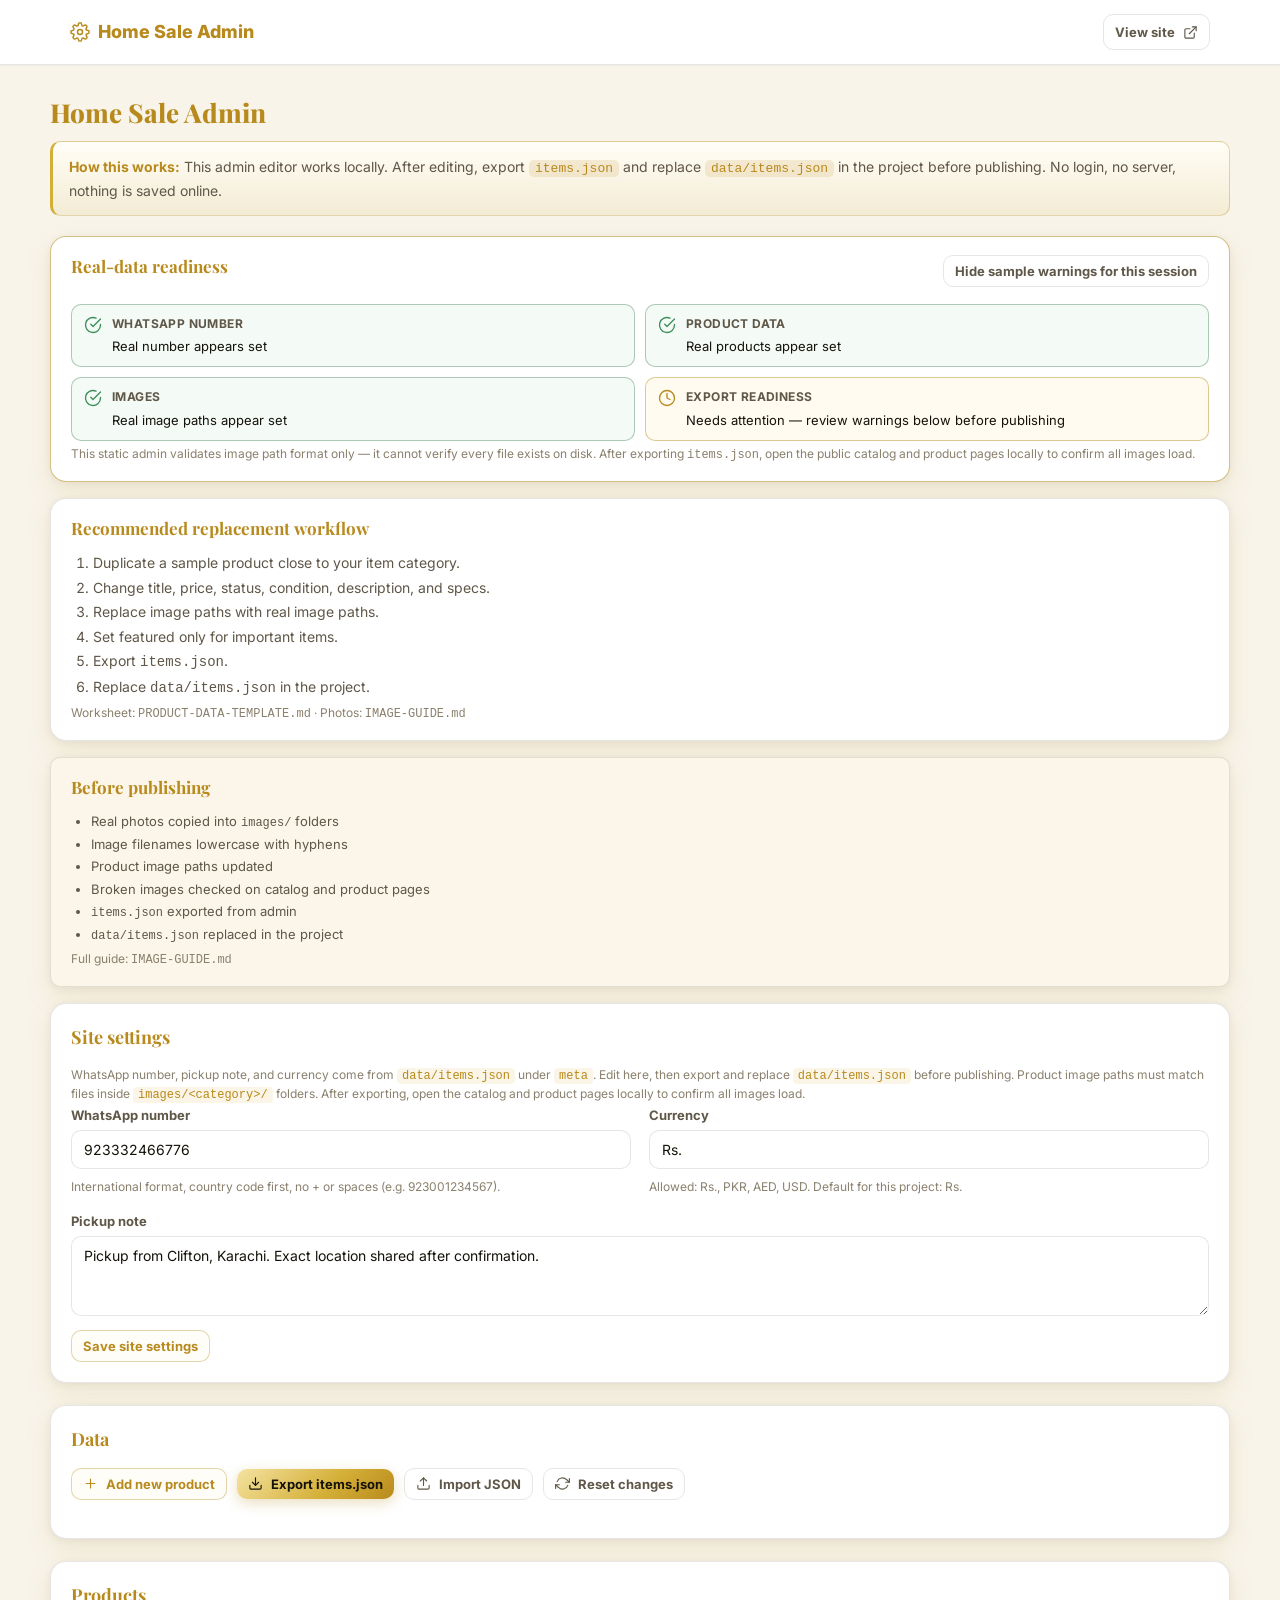
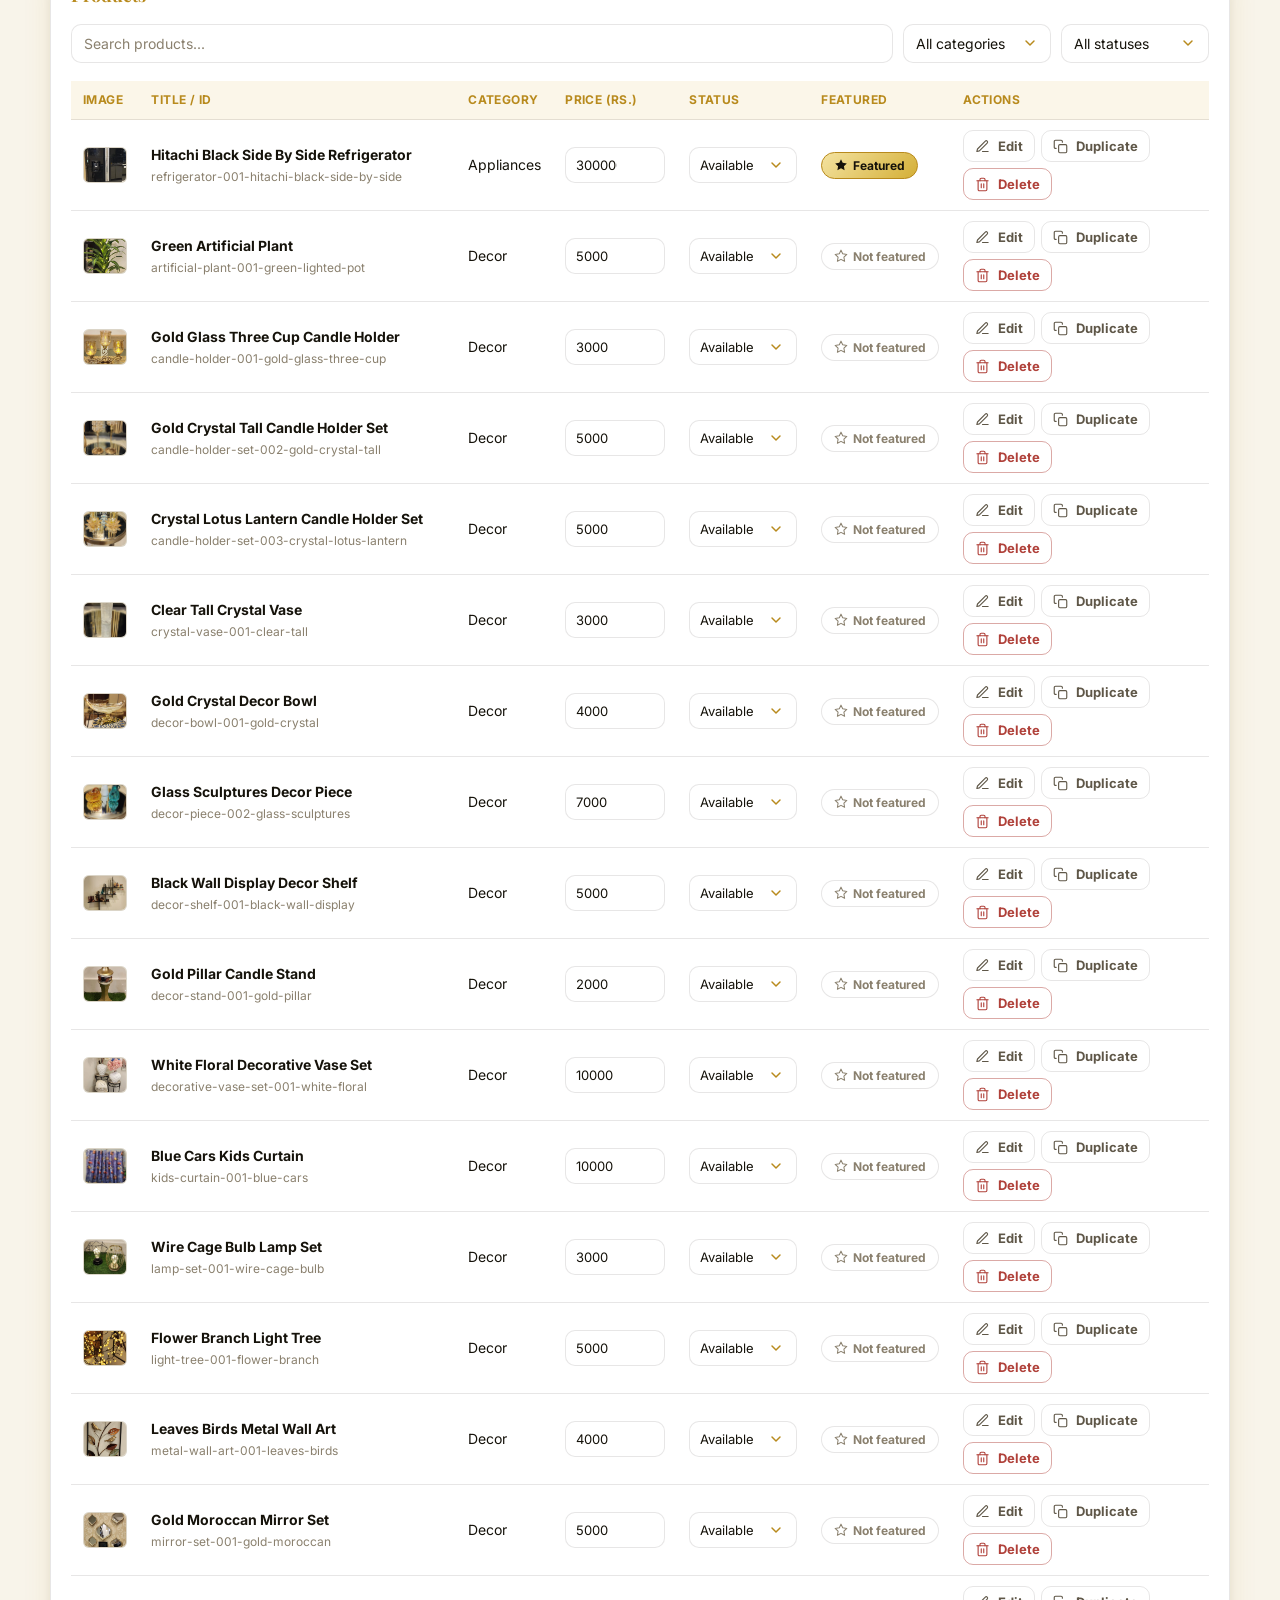
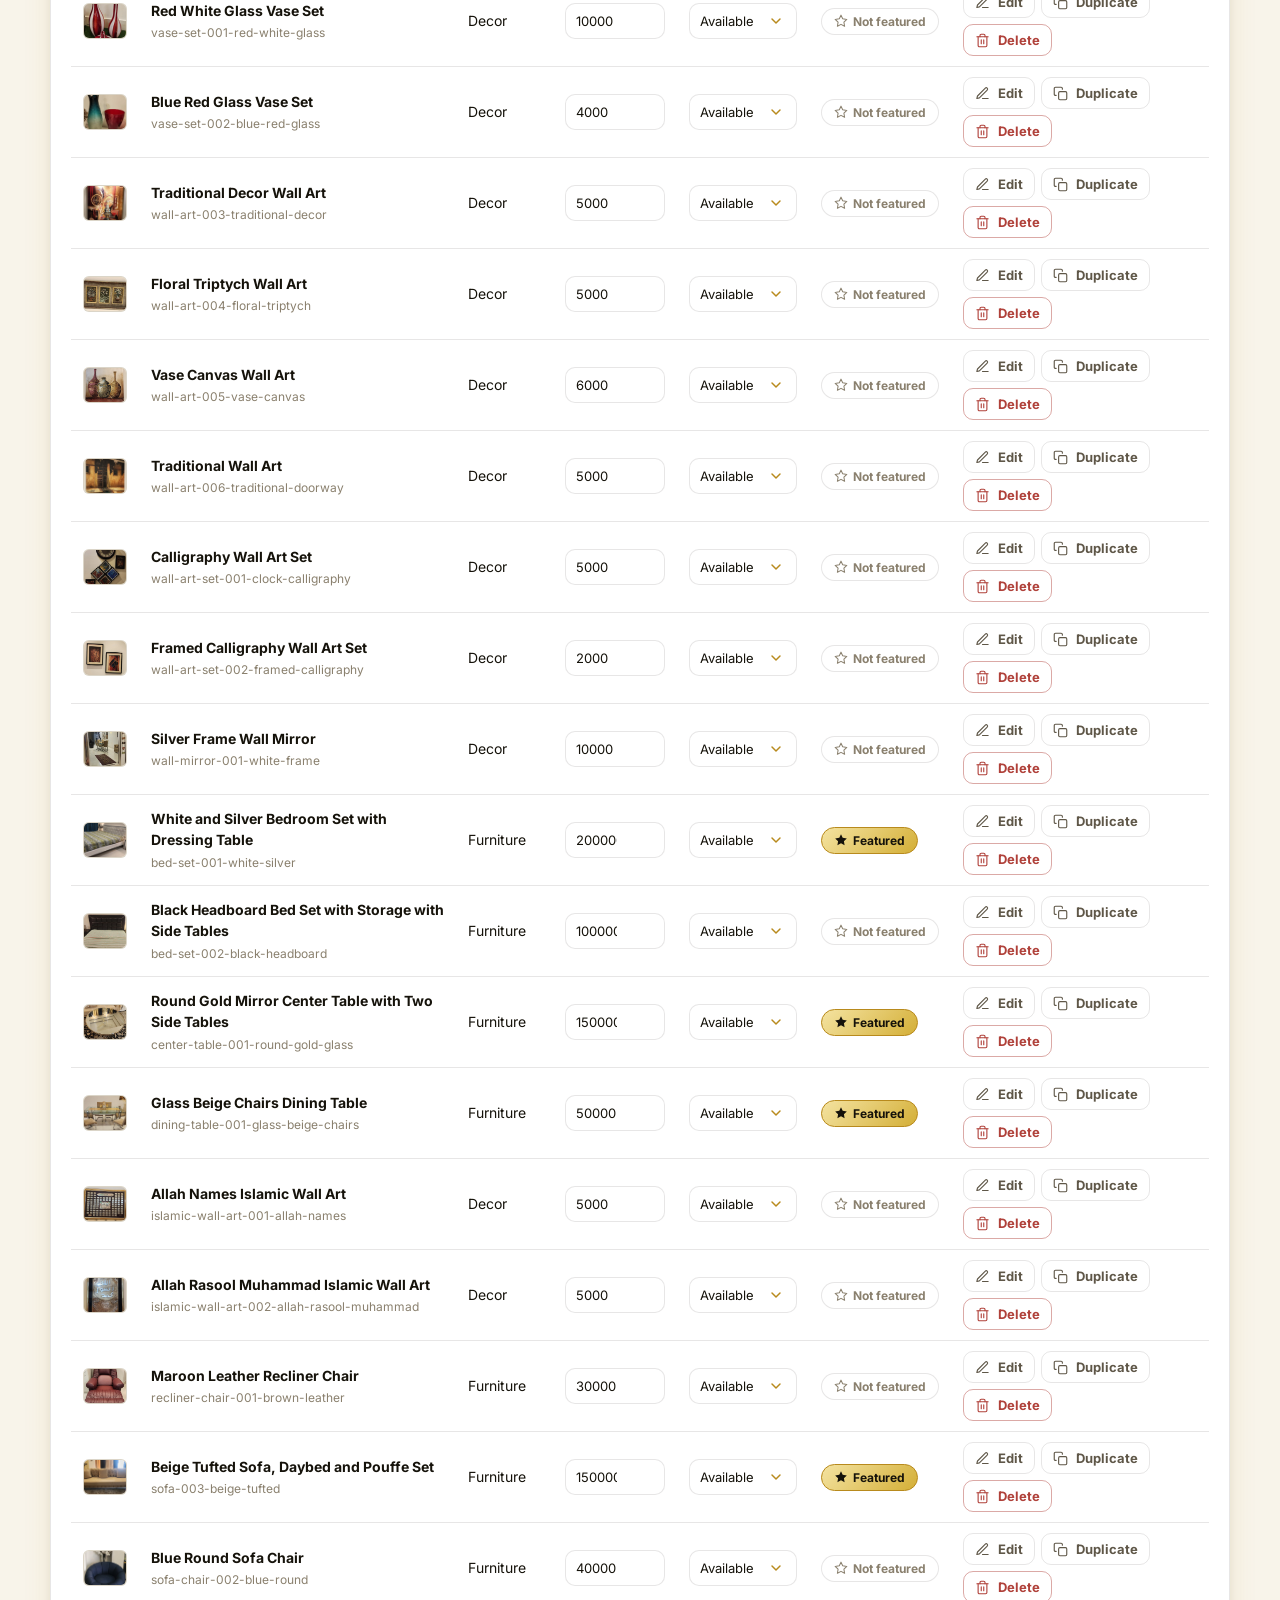
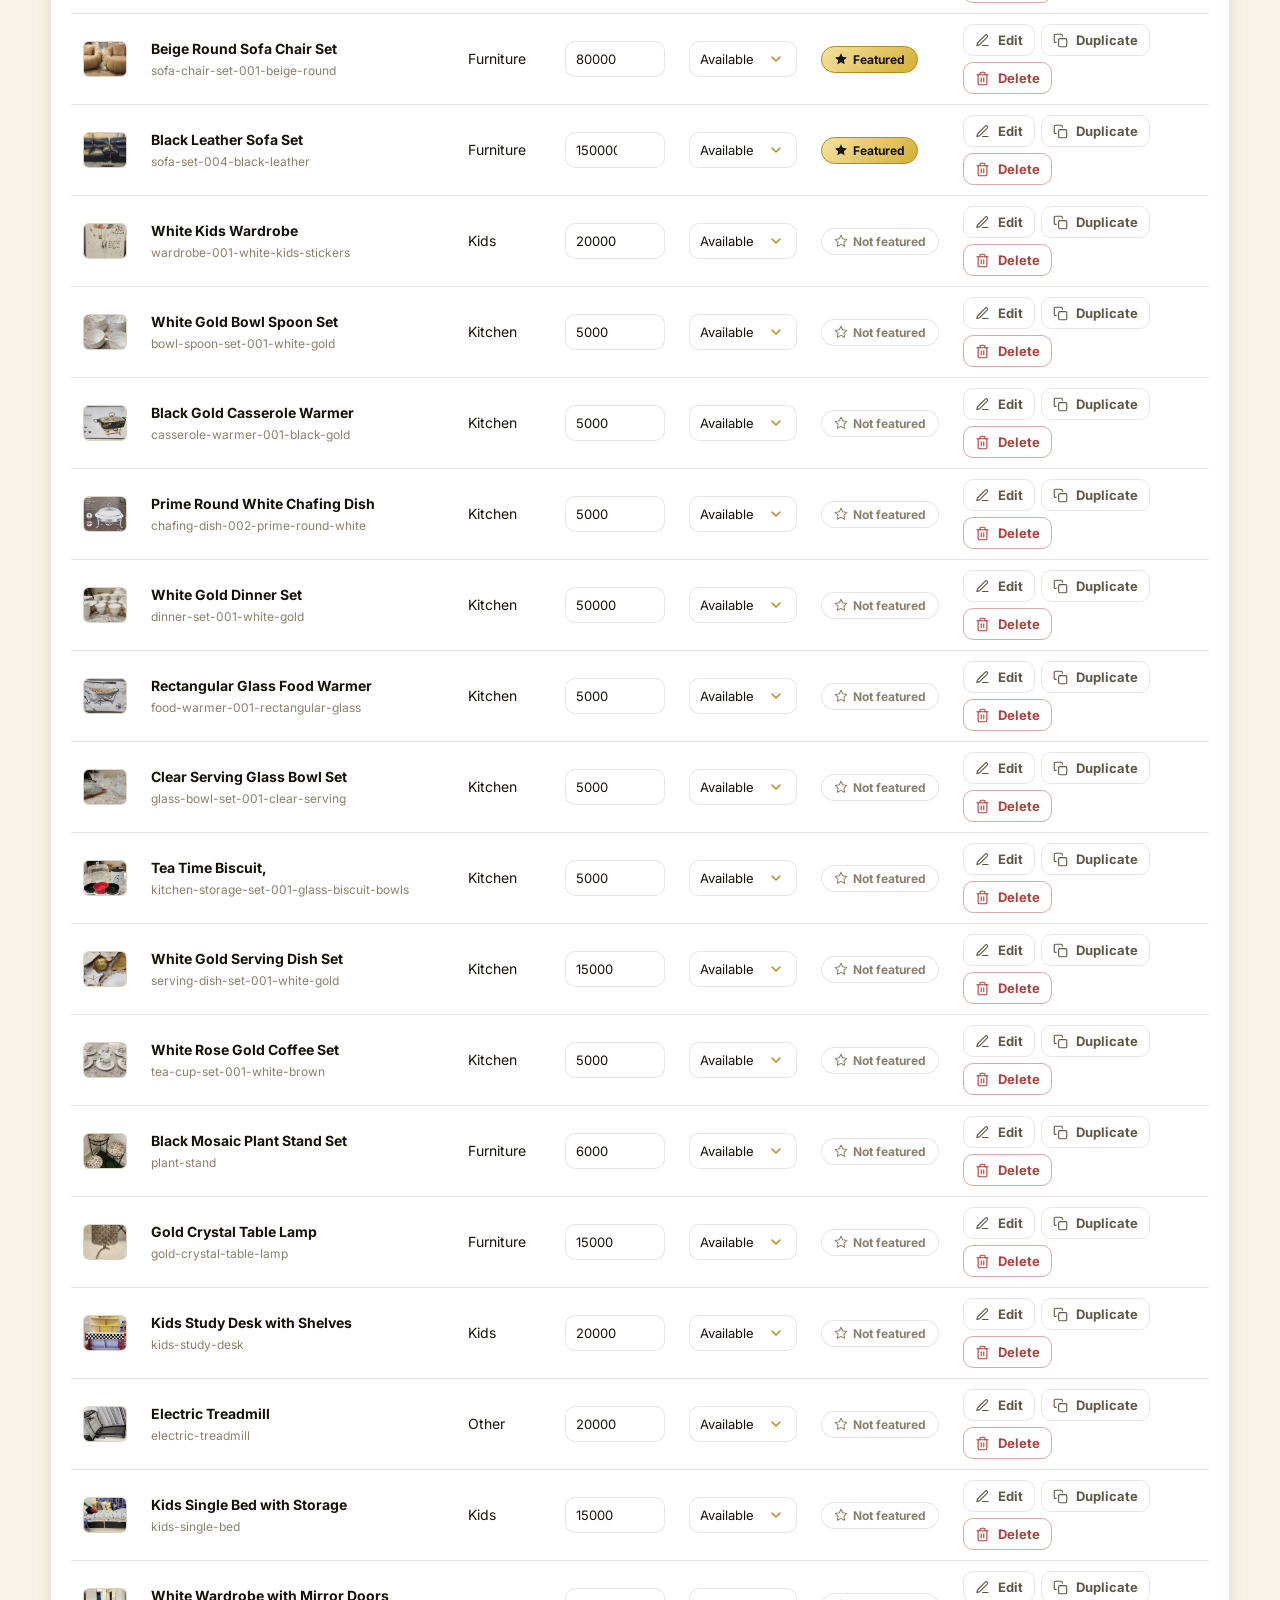
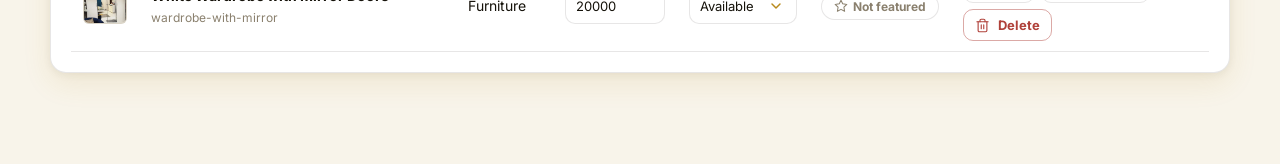
==== commit 7c7d48ac: "Add files via upload" ====
--- a/admin.html
+++ b/admin.html
@@ -152,25 +152,17 @@
       <form id="productForm">
         <div class="form-grid">
           <div class="field">
-            <label>ID <span class="req">*</span></label>
-            <input type="text" id="f_id" placeholder="e.g. sofa-set" />
-            <p class="hint">Lowercase, no spaces. Used in the product URL.</p>
+            <label for="f_id">ID <span class="req">*</span></label>
+            <input type="text" id="f_id" placeholder="auto-generated-from-title" readonly />
+            <p class="hint">Generated automatically from title.</p>
           </div>
           <div class="field">
             <label>Title <span class="req">*</span></label>
             <input type="text" id="f_title" placeholder="e.g. 3-Seater Sofa" />
           </div>
           <div class="field">
-            <label>Category <span class="req">*</span></label>
-            <select id="f_category">
-              <option>Furniture</option>
-              <option>Electronics</option>
-              <option>Appliances</option>
-              <option>Kitchen</option>
-              <option>Kids</option>
-              <option>Decor</option>
-              <option>Other</option>
-            </select>
+            <label for="f_category">Category <span class="req">*</span></label>
+            <select id="f_category" name="productCategory" aria-label="Product category" required></select>
             <p class="hint">Choose the folder category for images and similar-item grouping.</p>
           </div>
           <div class="field">
@@ -188,8 +180,8 @@
             <p class="hint">Available items can receive WhatsApp inquiries. Sold closes inquiries.</p>
           </div>
           <div class="field">
-            <label>Condition</label>
-            <input type="text" id="f_condition" placeholder="e.g. Very good - light use" />
+            <label for="f_condition">Condition</label>
+            <select id="f_condition"></select>
           </div>
           <div class="field">
             <label>Featured</label>
--- a/styles.css
+++ b/styles.css
@@ -227,8 +227,9 @@
 }
 .sort-wrap select {
   width: auto;
-  padding: 8px 12px;
-  border-radius: 999px;
+  min-width: 160px;
+  padding: 10px 40px 10px 14px;
+  border-radius: var(--radius-sm);
   font-weight: 600;
   font-size: 14px;
 }
@@ -1035,8 +1036,39 @@
   background: var(--surface);
   color: var(--ink);
   outline: none;
-  transition: border-color .2s, box-shadow .2s;
+  transition: border-color .2s, box-shadow .2s, background-color .2s;
   width: 100%;
+}
+select {
+  appearance: none;
+  -webkit-appearance: none;
+  -moz-appearance: none;
+  padding-right: 40px;
+  cursor: pointer;
+  background-color: var(--surface);
+  background-image: url("data:image/svg+xml,%3Csvg xmlns='http://www.w3.org/2000/svg' width='16' height='16' viewBox='0 0 24 24' fill='none' stroke='%23B88A1D' stroke-width='2.2' stroke-linecap='round' stroke-linejoin='round'%3E%3Cpath d='M6 9l6 6 6-6'/%3E%3C/svg%3E");
+  background-repeat: no-repeat;
+  background-position: right 12px center;
+  background-size: 16px 16px;
+}
+select:hover {
+  border-color: var(--line-gold);
+  background-color: var(--surface-2);
+}
+select:focus {
+  border-color: var(--gold);
+  box-shadow: 0 0 0 3px var(--gold-tint);
+  background-color: var(--surface);
+}
+select:disabled,
+input[readonly] {
+  cursor: default;
+  background-color: var(--elev);
+  color: var(--muted);
+}
+input[readonly]:focus {
+  border-color: var(--line);
+  box-shadow: none;
 }
 input::placeholder, textarea::placeholder { color: var(--muted-2); }
 input:focus, select:focus, textarea:focus {
@@ -1077,7 +1109,20 @@
   background: var(--elev);
 }
 .admin-table tr:hover td { background: var(--gold-tint); }
-.admin-table input, .admin-table select { padding: 7px 9px; font-size: 13px; }
+.admin-table input, .admin-table select {
+  padding: 8px 32px 8px 10px;
+  font-size: 13px;
+  border-radius: var(--radius-sm);
+  min-height: 36px;
+}
+.admin-table select {
+  min-width: 108px;
+}
+.toolbar select {
+  width: auto;
+  min-width: 148px;
+  flex: 0 1 auto;
+}
 .admin-table .col-price input { width: 100px; }
 .admin-table .row-actions { display: flex; gap: 6px; white-space: nowrap; }
 
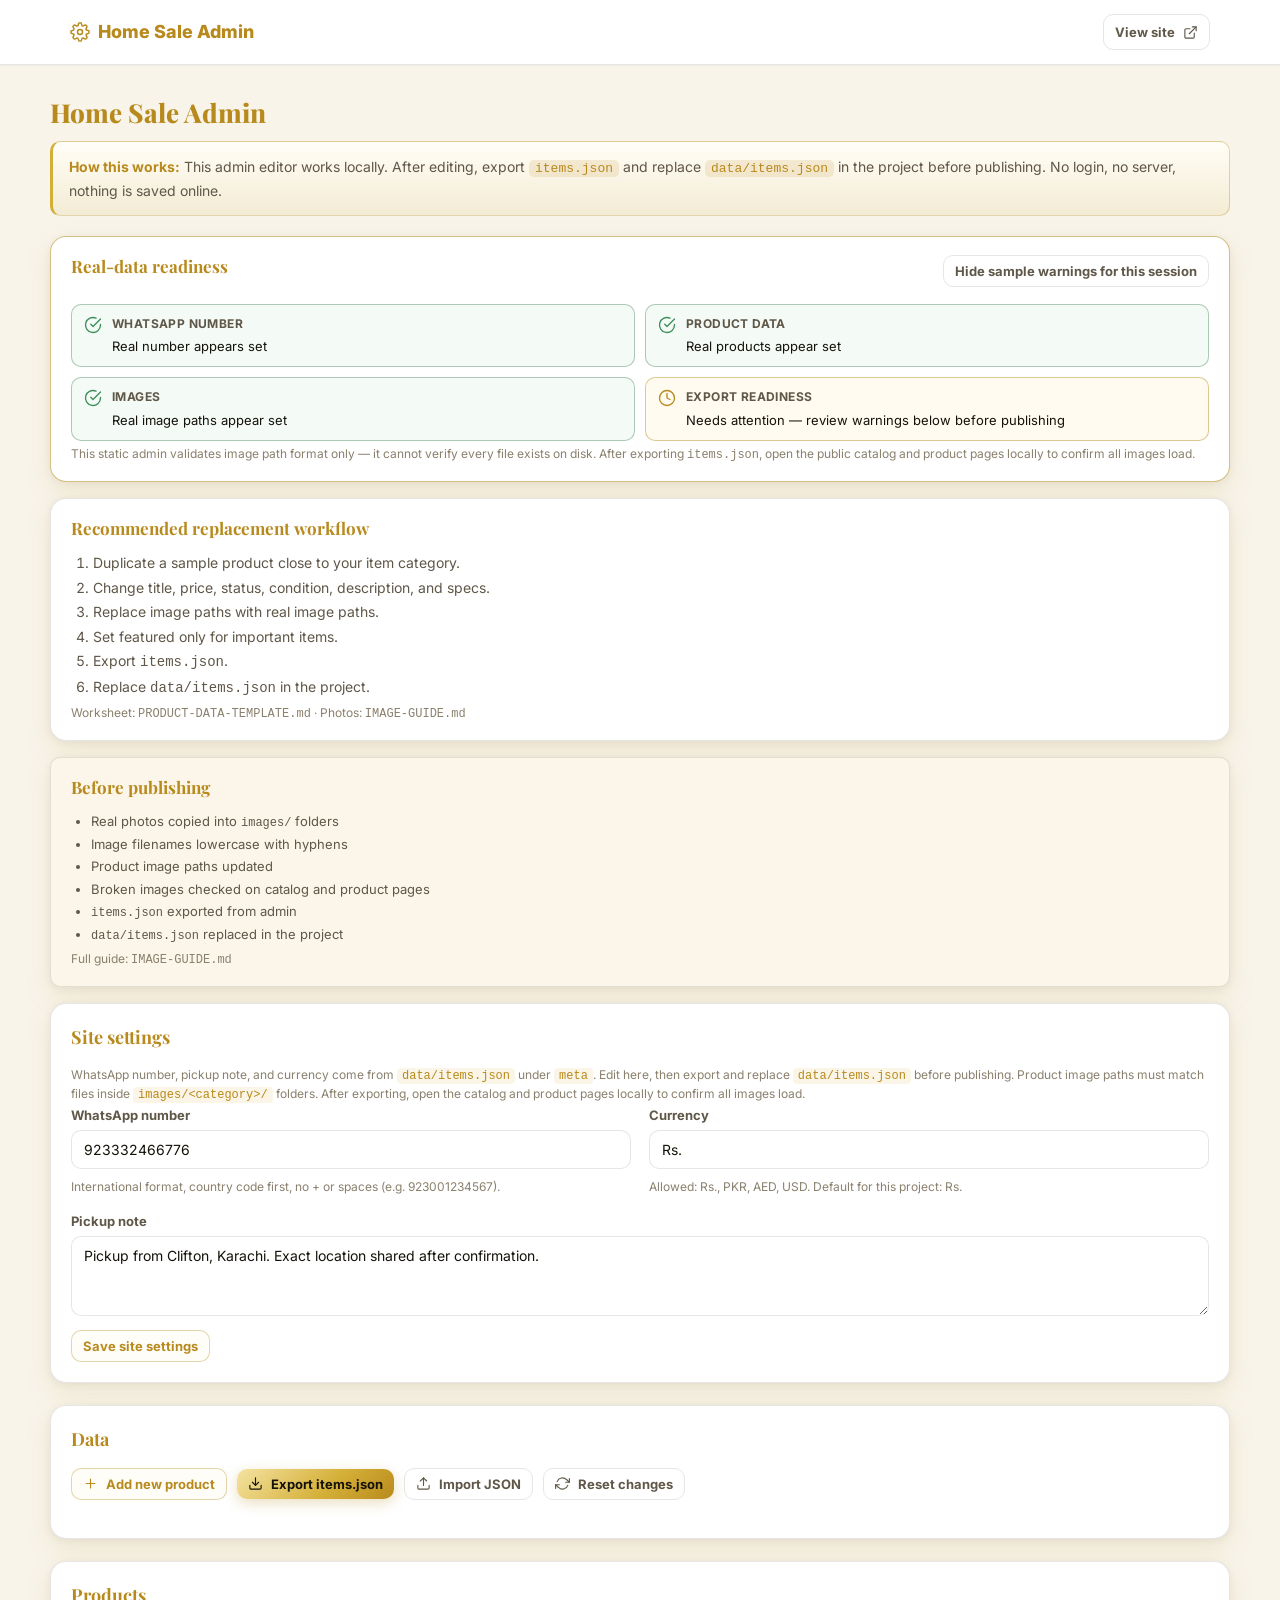
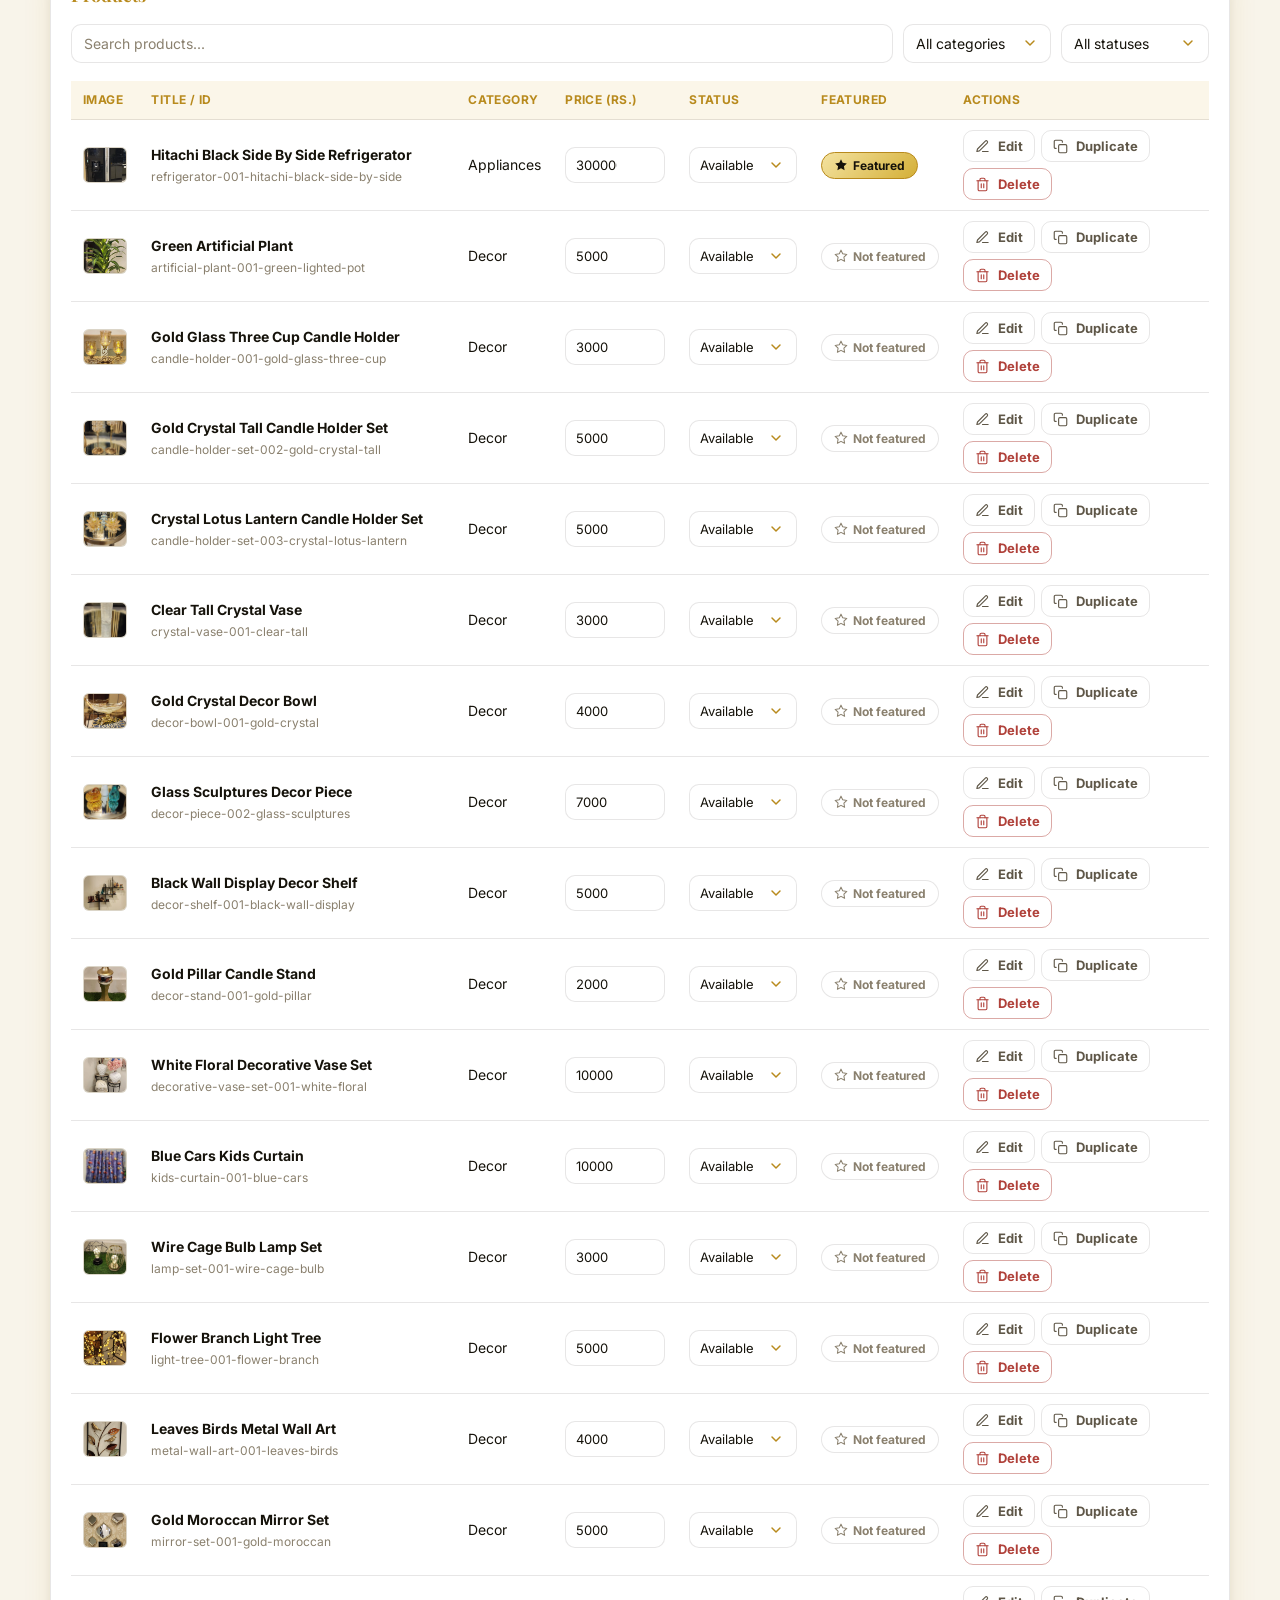
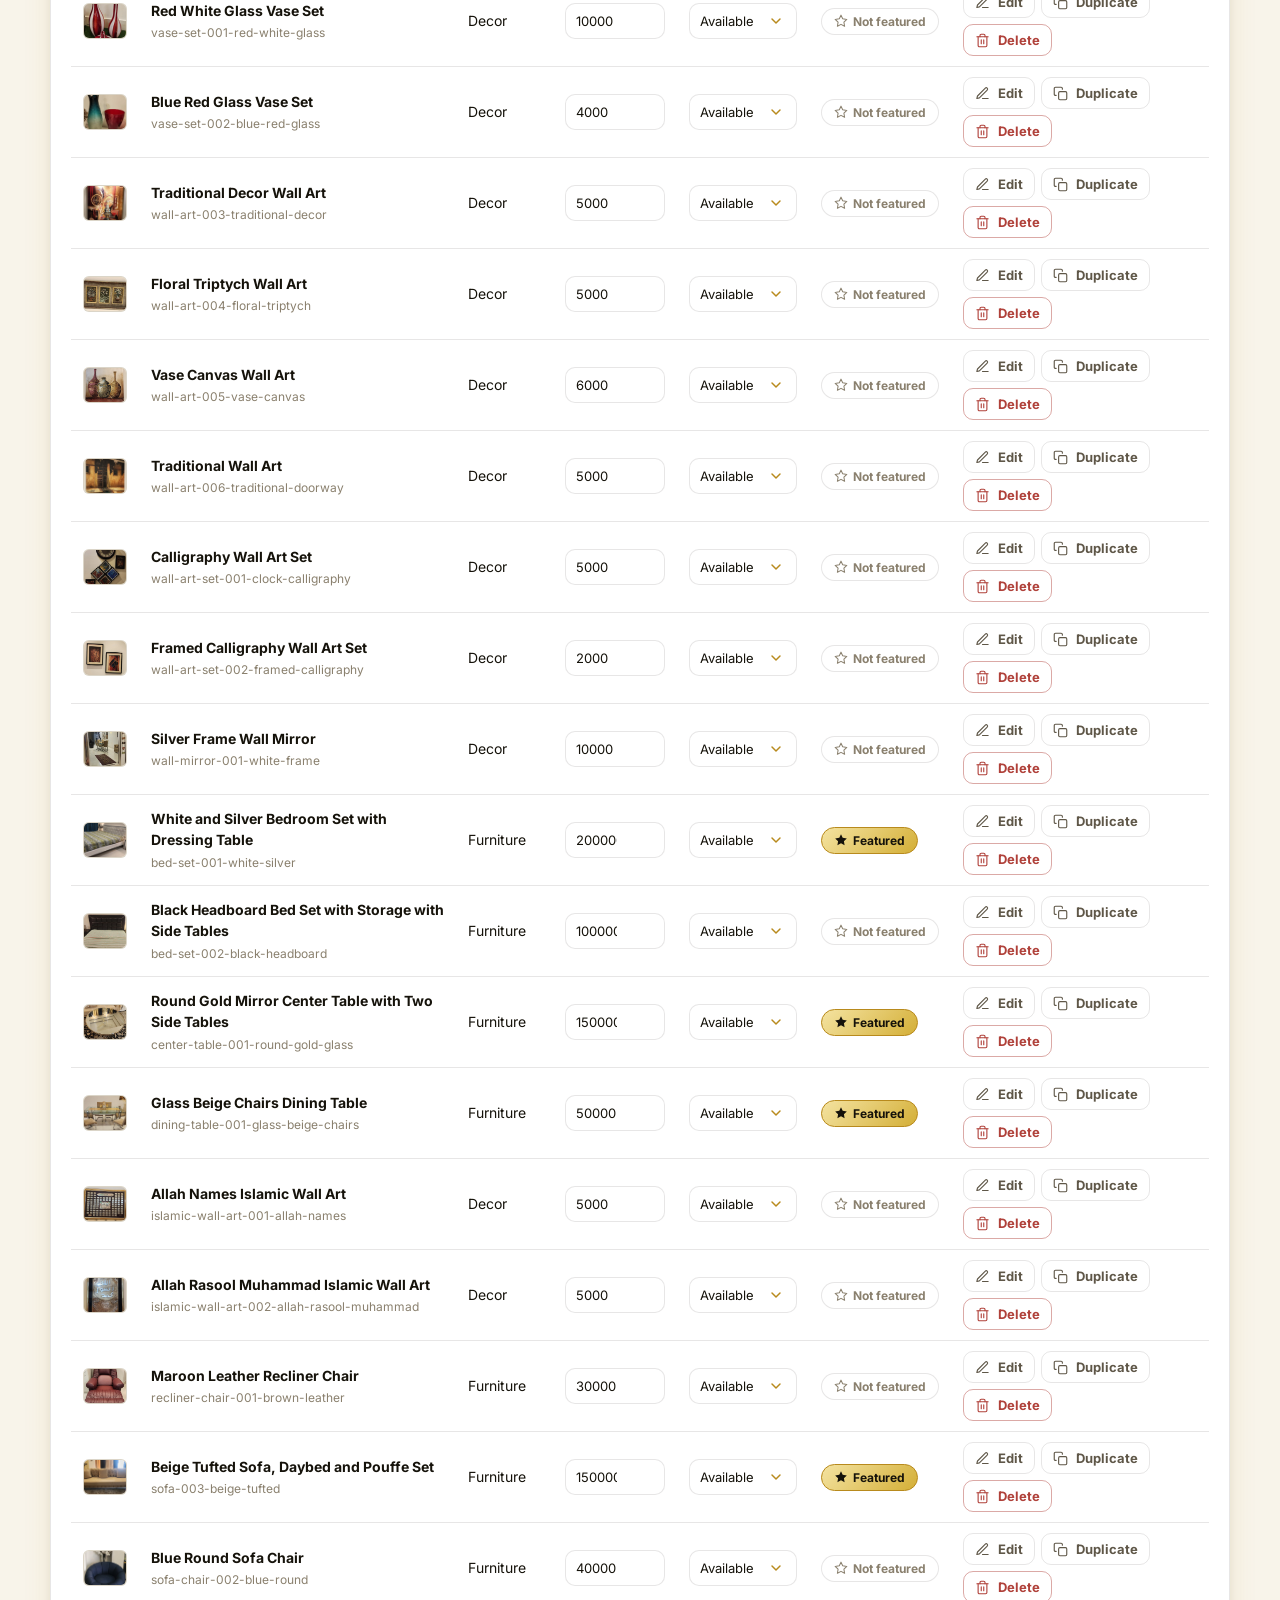
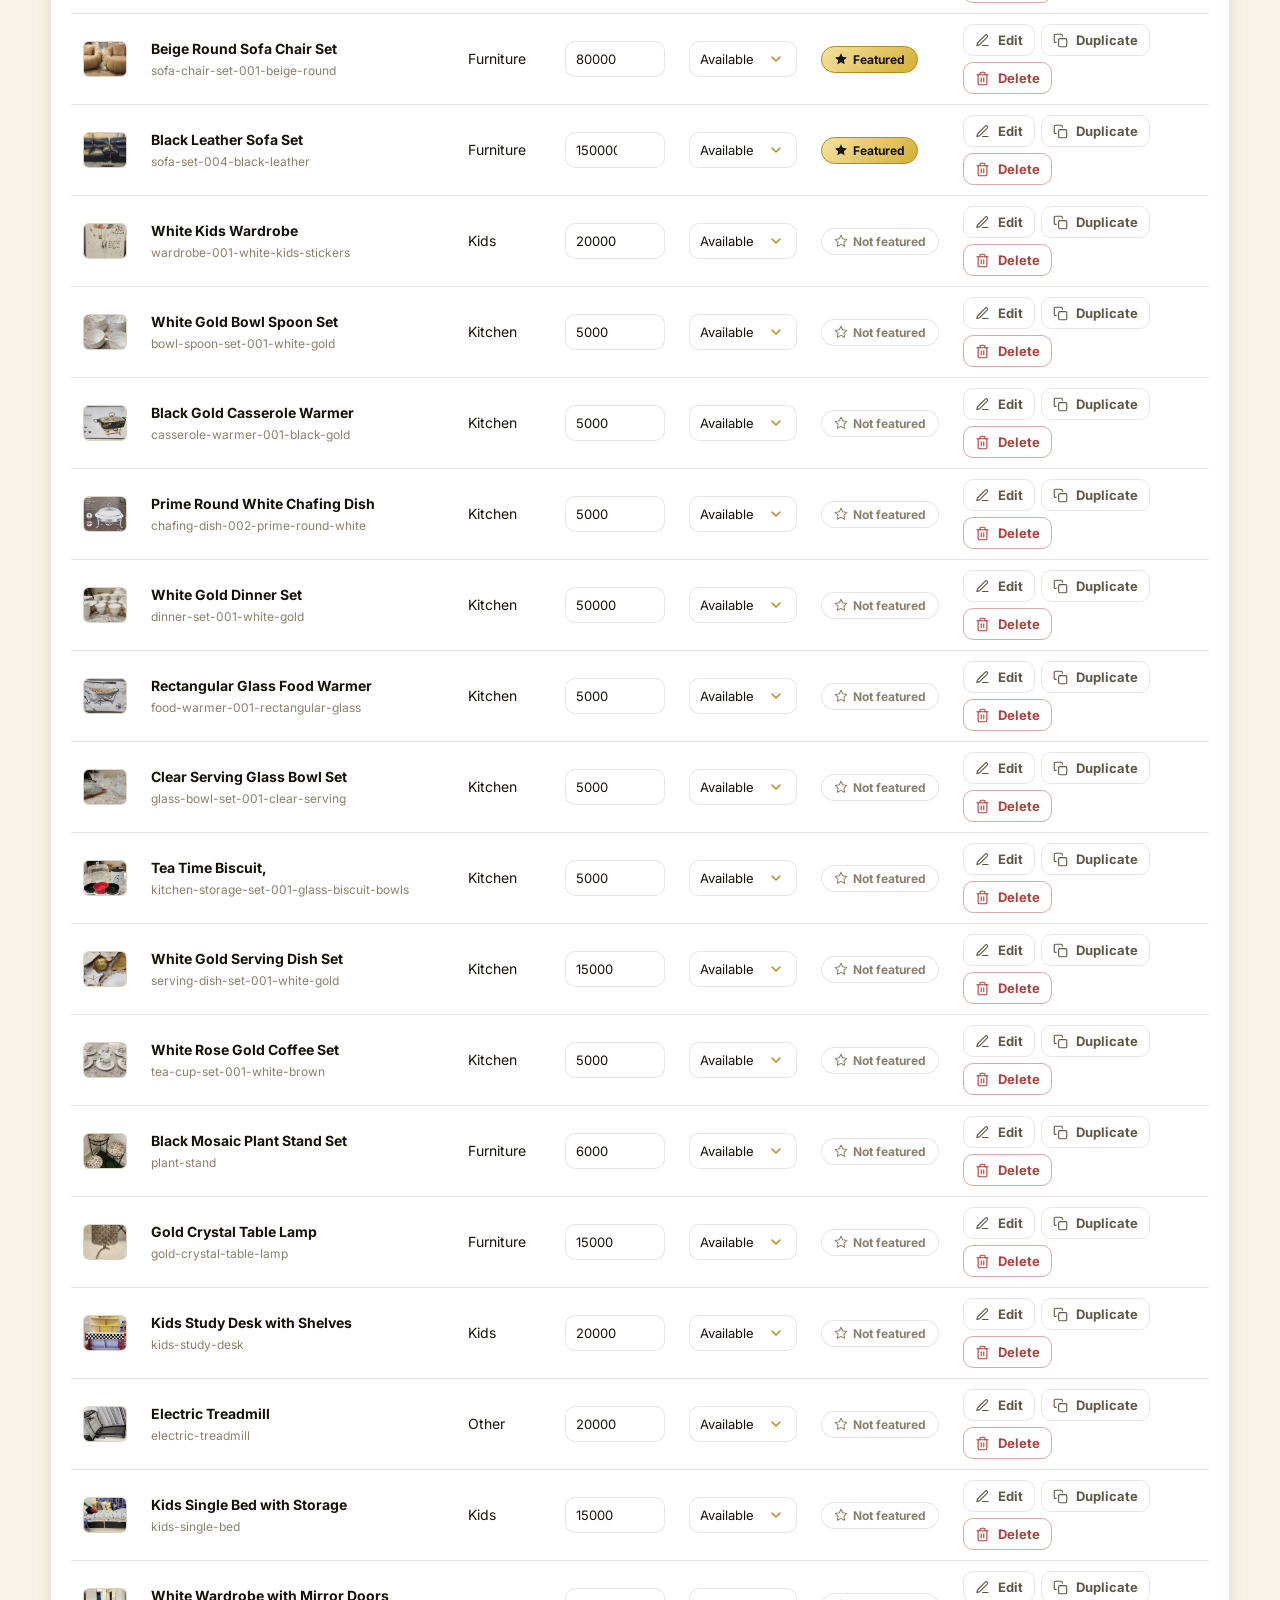
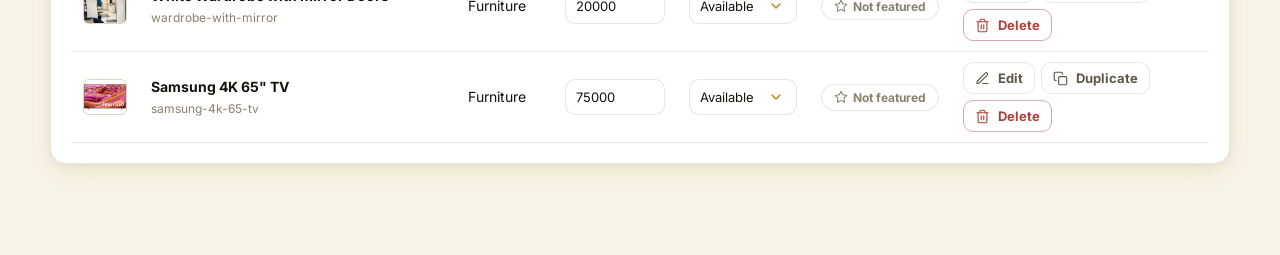
==== commit 085dd992: "Add files via upload" ====
--- a/admin.html
+++ b/admin.html
@@ -162,7 +162,15 @@
           </div>
           <div class="field">
             <label for="f_category">Category <span class="req">*</span></label>
-            <select id="f_category" name="productCategory" aria-label="Product category" required></select>
+            <select id="f_category" name="productCategory" aria-label="Product category" required>
+              <option value="Appliances">Appliances</option>
+              <option value="Decor">Decor</option>
+              <option value="Electronics">Electronics</option>
+              <option value="Furniture">Furniture</option>
+              <option value="Kids">Kids</option>
+              <option value="Kitchen">Kitchen</option>
+              <option value="Other">Other</option>
+            </select>
             <p class="hint">Choose the folder category for images and similar-item grouping.</p>
           </div>
           <div class="field">
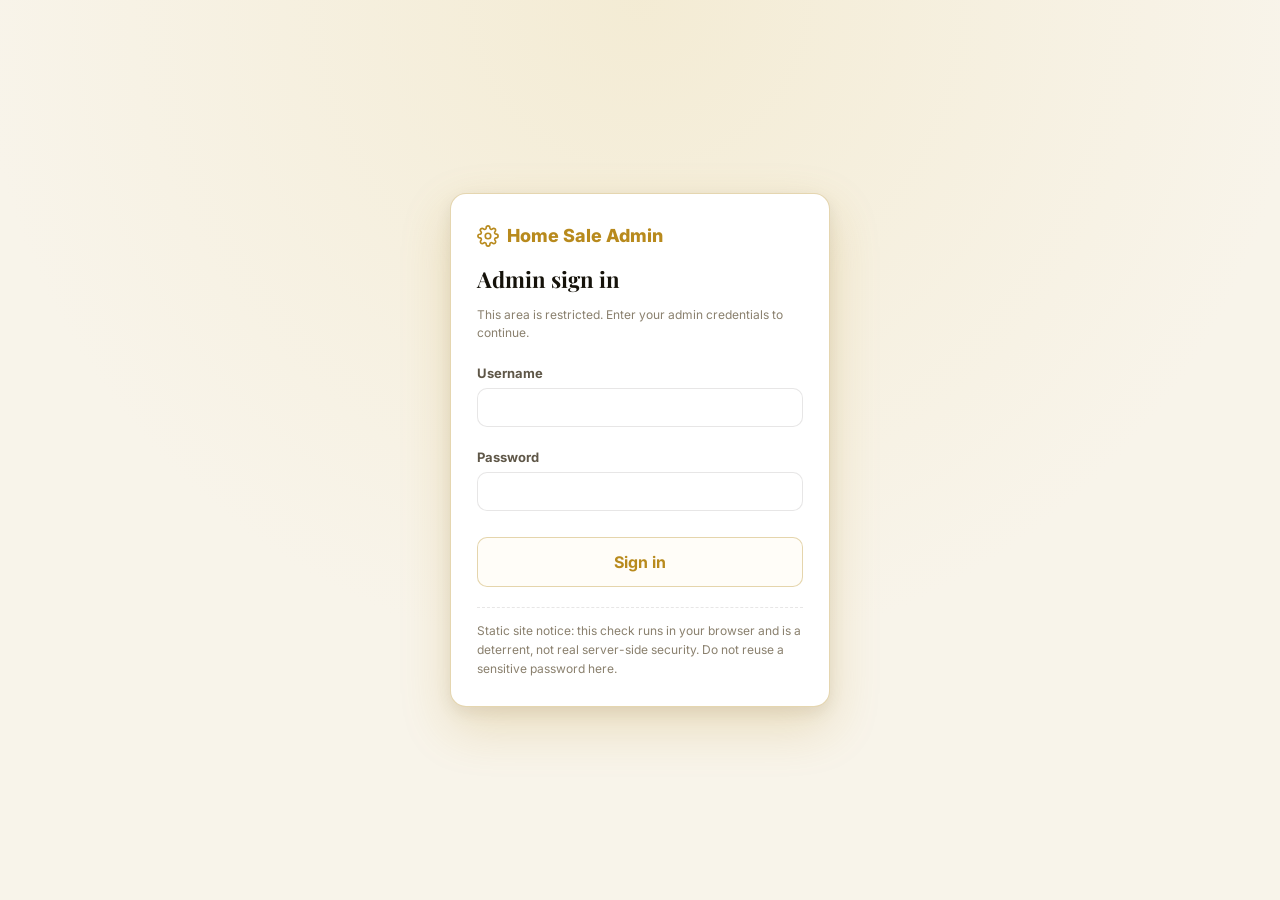
==== commit 678cd5d8: "Add files via upload Add admin login, PWA, buy/offer bar, mobile fixes." ====
--- a/admin.html
+++ b/admin.html
@@ -9,7 +9,27 @@
   <link href="https://fonts.googleapis.com/css2?family=Inter:wght@400;500;600;700&family=Playfair+Display:wght@600;700;800&display=swap" rel="stylesheet" />
   <link rel="stylesheet" href="styles.css" />
 </head>
-<body>
+<body class="admin-locked">
+  <div class="admin-login-screen" id="adminLoginScreen">
+    <form class="admin-login-box" id="adminLoginForm" autocomplete="off">
+      <span class="brand-mini admin-login-brand"><svg class="icon" width="22" height="22" viewBox="0 0 24 24" fill="none" stroke="currentColor" stroke-width="1.8" stroke-linecap="round" stroke-linejoin="round" aria-hidden="true" focusable="false"><circle cx="12" cy="12" r="3"/><path d="M19.4 15a1.65 1.65 0 0 0 .33 1.82l.06.06a2 2 0 1 1-2.83 2.83l-.06-.06a1.65 1.65 0 0 0-1.82-.33 1.65 1.65 0 0 0-1 1.51V21a2 2 0 0 1-4 0v-.09A1.65 1.65 0 0 0 9 19.4a1.65 1.65 0 0 0-1.82.33l-.06.06a2 2 0 1 1-2.83-2.83l.06-.06a1.65 1.65 0 0 0 .33-1.82 1.65 1.65 0 0 0-1.51-1H3a2 2 0 0 1 0-4h.09A1.65 1.65 0 0 0 4.6 9a1.65 1.65 0 0 0-.33-1.82l-.06-.06a2 2 0 1 1 2.83-2.83l.06.06a1.65 1.65 0 0 0 1.82.33H9a1.65 1.65 0 0 0 1-1.51V3a2 2 0 0 1 4 0v.09a1.65 1.65 0 0 0 1 1.51 1.65 1.65 0 0 0 1.82-.33l.06-.06a2 2 0 1 1 2.83 2.83l-.06.06a1.65 1.65 0 0 0-.33 1.82V9a1.65 1.65 0 0 0 1.51 1H21a2 2 0 0 1 0 4h-.09a1.65 1.65 0 0 0-1.51 1z"/></svg> Home Sale Admin</span>
+      <h1 class="admin-login-title">Admin sign in</h1>
+      <p class="hint admin-login-hint">This area is restricted. Enter your admin credentials to continue.</p>
+      <div class="field">
+        <label for="admin_user">Username</label>
+        <input type="text" id="admin_user" autocomplete="username" required />
+      </div>
+      <div class="field">
+        <label for="admin_pass">Password</label>
+        <input type="password" id="admin_pass" autocomplete="current-password" required />
+      </div>
+      <p class="admin-login-error hidden" id="adminLoginError">Incorrect username or password.</p>
+      <button type="submit" class="btn btn-primary btn-lg admin-login-submit">Sign in</button>
+      <p class="hint admin-login-note">Static site notice: this check runs in your browser and is a deterrent, not real server-side security. Do not reuse a sensitive password here.</p>
+    </form>
+  </div>
+
+  <div id="adminApp">
   <div class="topbar">
     <div class="container topbar-inner">
       <span class="brand-mini"><svg class="icon" width="20" height="20" viewBox="0 0 24 24" fill="none" stroke="currentColor" stroke-width="1.8" stroke-linecap="round" stroke-linejoin="round" aria-hidden="true" focusable="false"><circle cx="12" cy="12" r="3"/><path d="M19.4 15a1.65 1.65 0 0 0 .33 1.82l.06.06a2 2 0 1 1-2.83 2.83l-.06-.06a1.65 1.65 0 0 0-1.82-.33 1.65 1.65 0 0 0-1 1.51V21a2 2 0 0 1-4 0v-.09A1.65 1.65 0 0 0 9 19.4a1.65 1.65 0 0 0-1.82.33l-.06.06a2 2 0 1 1-2.83-2.83l.06-.06a1.65 1.65 0 0 0 .33-1.82 1.65 1.65 0 0 0-1.51-1H3a2 2 0 0 1 0-4h.09A1.65 1.65 0 0 0 4.6 9a1.65 1.65 0 0 0-.33-1.82l-.06-.06a2 2 0 1 1 2.83-2.83l.06.06a1.65 1.65 0 0 0 1.82.33H9a1.65 1.65 0 0 0 1-1.51V3a2 2 0 0 1 4 0v.09a1.65 1.65 0 0 0 1 1.51 1.65 1.65 0 0 0 1.82-.33l.06-.06a2 2 0 1 1 2.83 2.83l-.06.06a1.65 1.65 0 0 0-.33 1.82V9a1.65 1.65 0 0 0 1.51 1H21a2 2 0 0 1 0 4h-.09a1.65 1.65 0 0 0-1.51 1z"/></svg> Home Sale Admin</span>
@@ -22,9 +42,9 @@
       <h1>Home Sale Admin</h1>
     </div>
     <div class="instruction-box">
-      <strong>How this works:</strong> This admin editor works locally. After editing, export
-      <code>items.json</code> and replace <code>data/items.json</code> in the project before publishing.
-      No login, no server, nothing is saved online.
+      <strong>How this works:</strong> This admin editor works locally, behind a browser-only sign-in.
+      After editing, export <code>items.json</code> and replace <code>data/items.json</code> in the
+      project before publishing. No server, nothing is saved online.
     </div>
 
     <div class="readiness-panel panel panel-compact" id="readinessPanel">
@@ -236,8 +256,10 @@
       </form>
     </div>
   </div>
+  </div>
 
   <script src="icons.js"></script>
+  <script src="admin-auth.js"></script>
   <script src="admin.js"></script>
 </body>
 </html>
--- a/styles.css
+++ b/styles.css
@@ -1274,28 +1274,60 @@
 
 @media (max-width: 480px) {
   .container { padding: 0 16px; }
-  .site-header { padding: 28px 0 24px; }
+  .site-header { padding: 14px 0 12px; }
+  .brand-row { gap: 8px; margin-bottom: 4px; }
+  .brand-badge { width: 34px; height: 34px; border-radius: 9px; }
+  .brand-badge svg { width: 17px; height: 17px; }
+  .site-title { font-size: 21px; }
+  .site-subtitle { font-size: 12.5px; margin: 1px 0 8px; }
   .pickup-note {
-    font-size: 13px;
+    font-size: 12px;
     max-width: 100%;
     align-items: flex-start;
-    border-radius: 12px;
-    line-height: 1.45;
-  }
+    border-radius: 10px;
+    line-height: 1.4;
+    padding: 6px 12px;
+    gap: 6px;
+  }
+  .pickup-note svg { width: 14px; height: 14px; flex-shrink: 0; margin-top: 1px; }
+  .controls { padding: 8px 0; margin-bottom: 14px; }
+  .search-wrap { margin-bottom: 8px; }
+  #searchInput { padding: 9px 14px 9px 42px; font-size: 15px; }
+  .search-wrap .search-icon { left: 14px; }
   .controls-row {
     flex-direction: column;
     align-items: stretch;
-  }
+    gap: 8px;
+  }
+  .category-filters {
+    flex-wrap: nowrap;
+    overflow-x: auto;
+    -webkit-overflow-scrolling: touch;
+    scrollbar-width: none;
+    padding-bottom: 1px;
+    margin: 0 -16px;
+    padding-left: 16px;
+    padding-right: 16px;
+    min-width: 0;
+    max-width: 100%;
+    flex: 1 1 auto;
+  }
+  .category-filters::-webkit-scrollbar { display: none; }
+  .chip { padding: 6px 14px; font-size: 13px; }
   .sort-wrap {
     width: 100%;
     justify-content: space-between;
     white-space: normal;
   }
+  .sort-wrap label { font-size: 12px; }
   .sort-wrap select {
     flex: 1;
     min-width: 0;
     max-width: 100%;
-  }
+    padding: 8px 34px 8px 12px;
+    font-size: 13px;
+  }
+  .results-meta { margin: 0 0 10px; font-size: 13px; }
   .product-grid {
     grid-template-columns: 1fr;
     gap: 18px;
@@ -1348,3 +1380,134 @@
   }
 }
 .link-btn svg { width: 16px; height: 16px; }
+
+/* ---------- Admin login gate ---------- */
+body.admin-locked #adminApp { display: none; }
+.admin-login-screen {
+  min-height: 100vh;
+  display: flex;
+  align-items: center;
+  justify-content: center;
+  padding: 24px;
+  background: radial-gradient(circle at top, var(--gold-tint), var(--bg) 60%);
+}
+.admin-login-box {
+  width: 100%;
+  max-width: 380px;
+  background: var(--surface);
+  border: 1px solid var(--line-gold);
+  border-radius: var(--radius);
+  box-shadow: var(--shadow-lg);
+  padding: 28px 26px;
+  display: flex;
+  flex-direction: column;
+  gap: 6px;
+}
+.admin-login-brand { margin-bottom: 6px; }
+.admin-login-title {
+  font-family: var(--font-heading);
+  font-size: 22px;
+  color: var(--ink);
+  margin: 0 0 4px;
+}
+.admin-login-hint { margin: 0 0 14px; }
+.admin-login-error {
+  color: var(--sold);
+  font-size: 13px;
+  font-weight: 600;
+  margin: -4px 0 6px;
+}
+.admin-login-submit { width: 100%; margin-top: 6px; justify-content: center; }
+.admin-login-note {
+  margin-top: 14px;
+  padding-top: 14px;
+  border-top: 1px dashed var(--line);
+  font-size: 12px;
+}
+
+/* ---------- Sticky buy bar (product page) ---------- */
+body.has-buy-bar { padding-bottom: 84px; }
+.buy-bar {
+  position: fixed;
+  left: 0; right: 0; bottom: 0;
+  z-index: 70;
+  background: var(--surface);
+  border-top: 1px solid var(--line-gold);
+  box-shadow: 0 -8px 24px rgba(21, 18, 10, 0.12);
+  padding: 10px max(14px, env(safe-area-inset-left)) calc(10px + env(safe-area-inset-bottom)) max(14px, env(safe-area-inset-right));
+}
+.buy-bar.hidden { display: none; }
+.buy-bar-inner {
+  max-width: 1180px;
+  margin: 0 auto;
+  display: flex;
+  align-items: center;
+  gap: 14px;
+}
+.buy-bar-price {
+  display: flex;
+  flex-direction: column;
+  line-height: 1.15;
+  flex-shrink: 0;
+}
+.buy-bar-label {
+  font-size: 11px;
+  color: var(--muted);
+  text-transform: uppercase;
+  letter-spacing: .04em;
+}
+.buy-bar-price strong {
+  font-family: var(--font-heading);
+  font-size: 18px;
+  color: var(--gold-deep);
+}
+.buy-bar-actions {
+  flex: 1;
+  display: flex;
+  gap: 10px;
+}
+.buy-bar-actions .btn {
+  flex: 1;
+  justify-content: center;
+}
+
+/* ---------- Offer bottom sheet ---------- */
+.offer-sheet-backdrop {
+  position: fixed; inset: 0;
+  background: rgba(21, 18, 10, 0.5);
+  display: none;
+  align-items: flex-end;
+  justify-content: center;
+  z-index: 95;
+  backdrop-filter: blur(3px);
+}
+.offer-sheet-backdrop.open { display: flex; }
+.offer-sheet {
+  width: 100%;
+  max-width: 480px;
+  background: var(--surface);
+  border: 1px solid var(--line-gold);
+  border-bottom: none;
+  border-radius: var(--radius) var(--radius) 0 0;
+  padding: 22px 22px calc(22px + env(safe-area-inset-bottom));
+  box-shadow: var(--shadow-lg);
+}
+.offer-sheet-head {
+  display: flex; justify-content: space-between; align-items: center;
+  margin-bottom: 10px;
+}
+.offer-sheet-head h2 { margin: 0; font-family: var(--font-heading); color: var(--gold-deep); font-size: 20px; }
+.offer-sheet-hint { margin: 0 0 16px; color: var(--muted); }
+.offer-sheet-hint strong { color: var(--ink); }
+.offer-sheet-error {
+  color: var(--sold);
+  font-size: 13px;
+  font-weight: 600;
+  margin: -6px 0 10px;
+}
+.offer-send-btn { width: 100%; justify-content: center; margin-top: 4px; }
+
+@media (min-width: 640px) {
+  .offer-sheet-backdrop { align-items: center; }
+  .offer-sheet { border-radius: var(--radius); border-bottom: 1px solid var(--line-gold); }
+}
